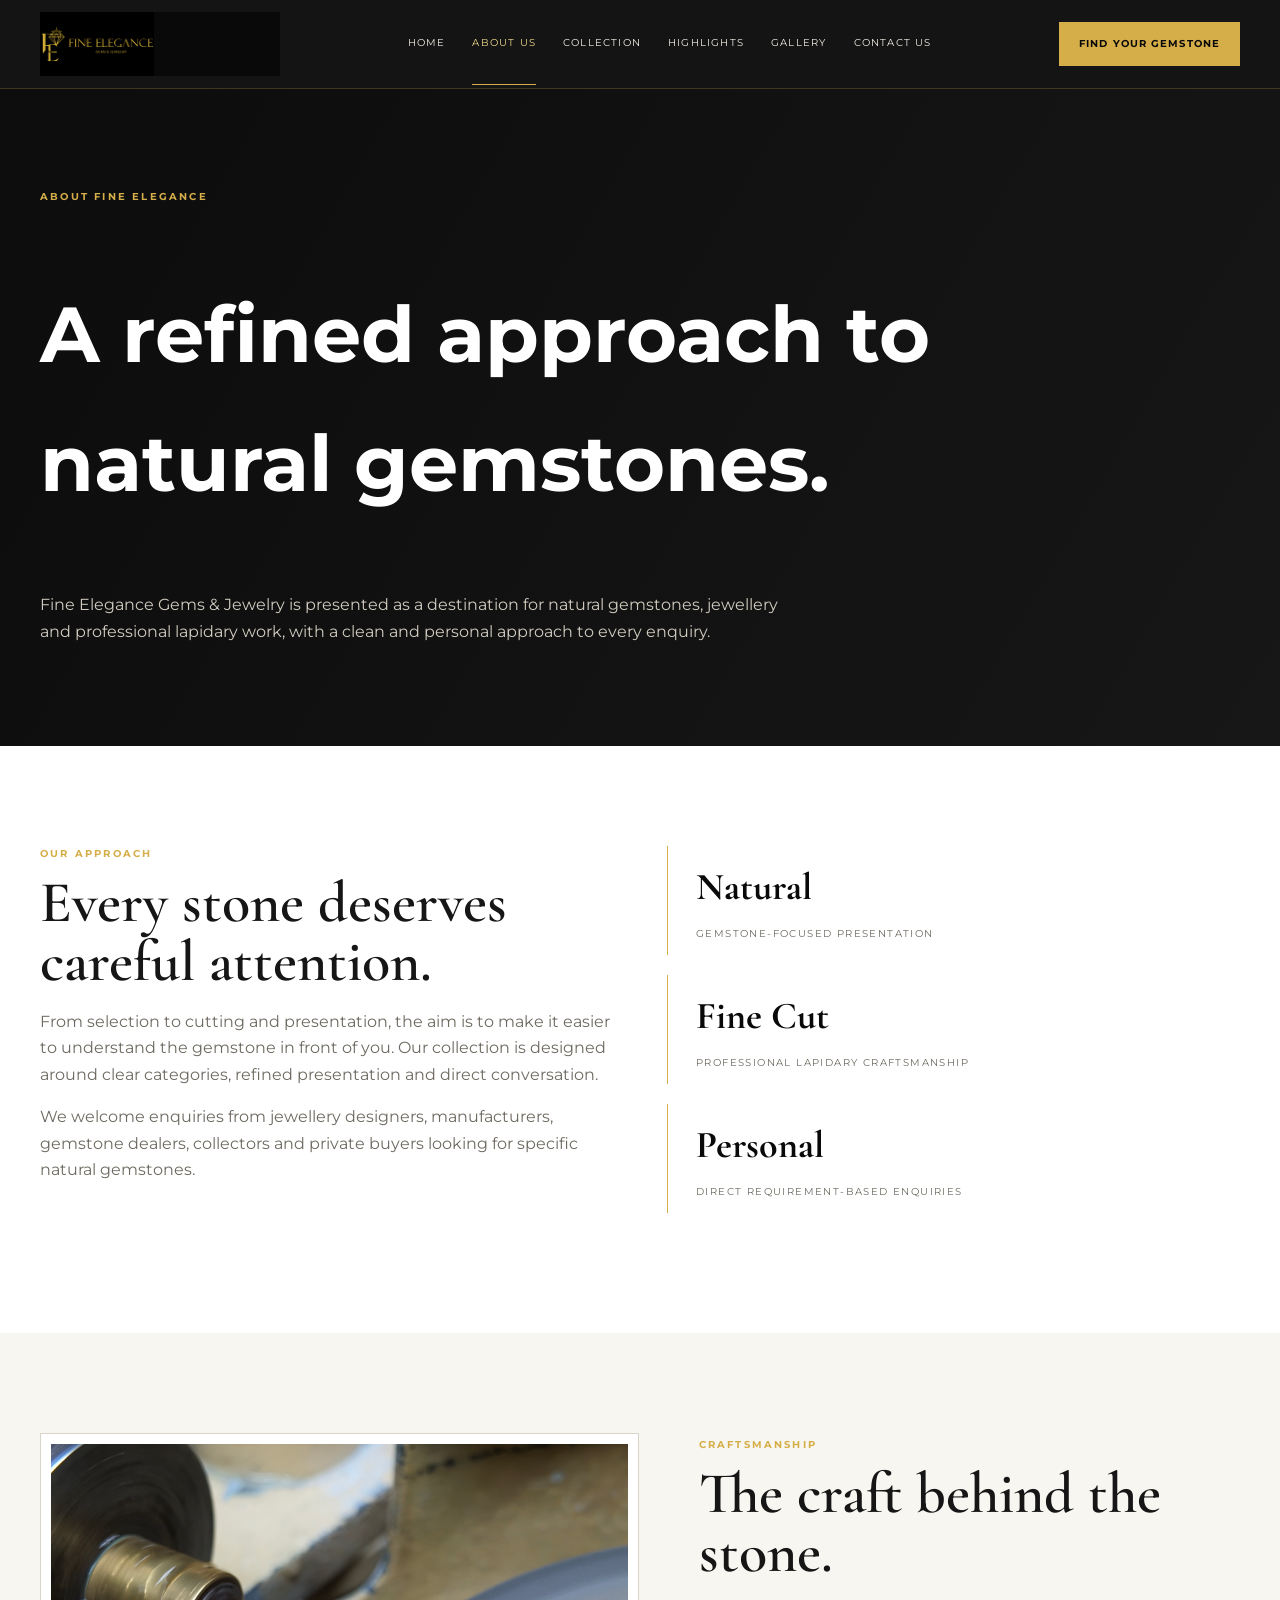
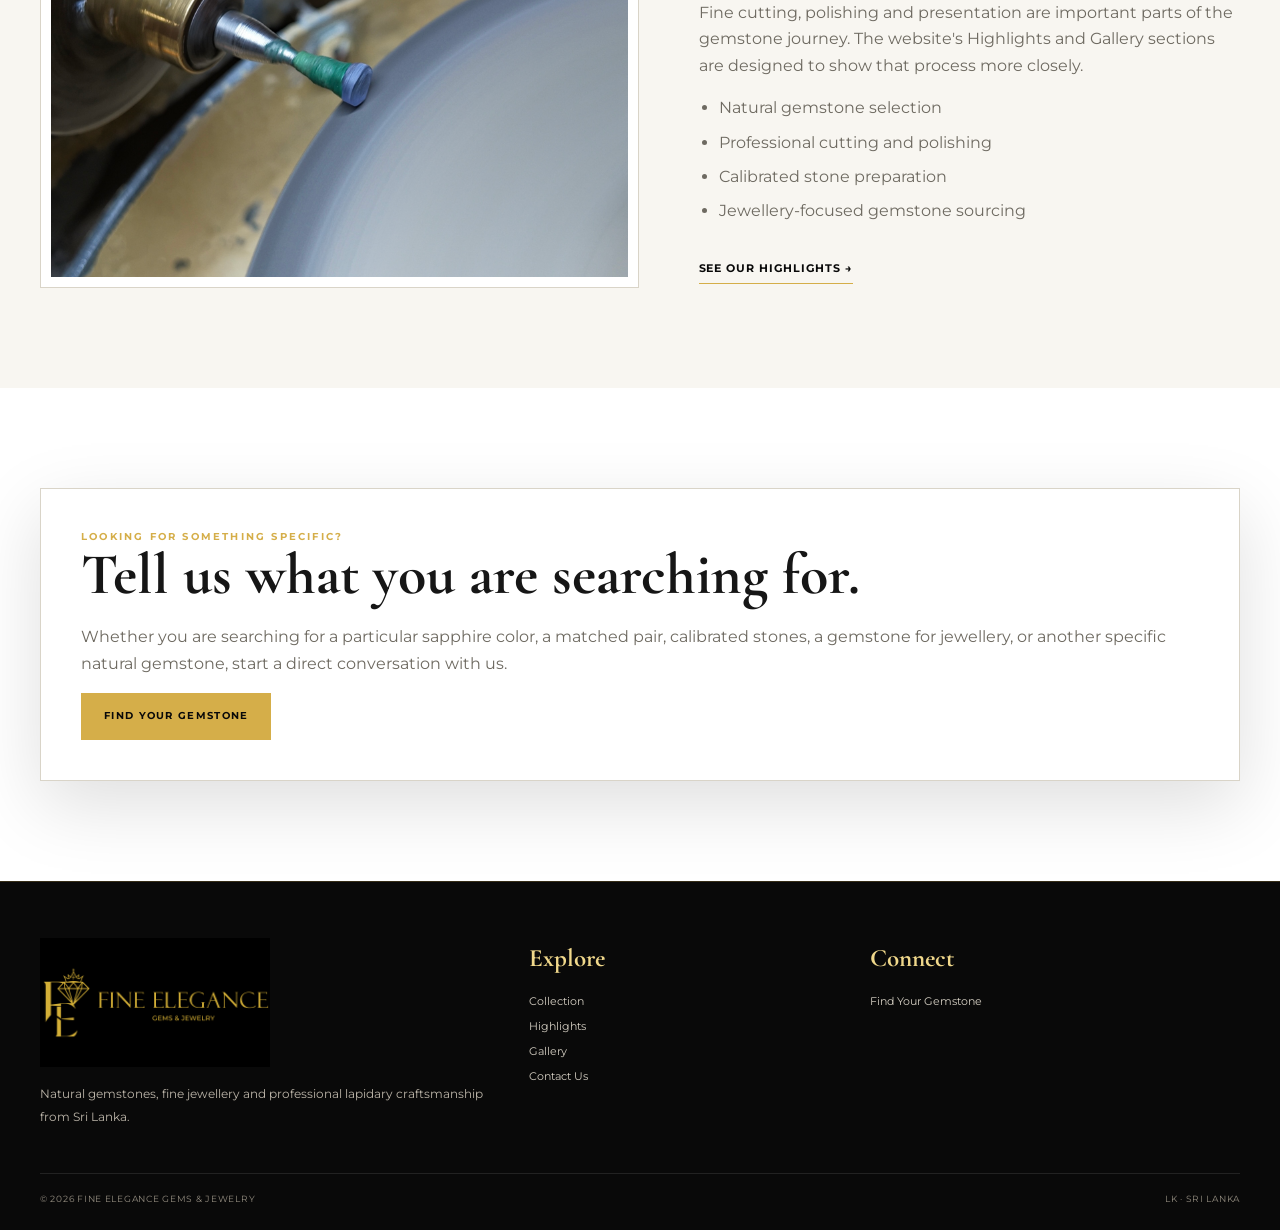
==== pages/about.html @ ee06e1e6 "Add files via upload" ====
<!doctype html><html lang="en"><head><meta charset="utf-8"><meta name="viewport" content="width=device-width,initial-scale=1"><meta name="description" content="About Fine Elegance Gems & Jewelry."><title>About Us | Fine Elegance Gems & Jewelry</title><link rel="stylesheet" href="../css/style.css"></head><body>
<header class="header"><div class="container nav" id="nav"><a class="brand" href="../index.html"><img src="../assets/logo.jpg" alt="Fine Elegance Gems & Jewelry"></a><nav class="nav-links"><a href="../index.html">Home</a><a class="active" href="about.html">About Us</a><a href="collections.html">Collection</a><a href="highlights.html">Highlights</a><a href="gallery.html">Gallery</a><a href="contact.html">Contact Us</a></nav><a class="header-cta" href="find-your-gemstone.html" target="_blank" rel="noopener">Find Your Gemstone</a><button class="menu-toggle" id="menuToggle">☰</button></div></header>
<section class="page-hero"><div class="container"><div class="kicker">About Fine Elegance</div><h1>A refined approach to natural gemstones.</h1><p>Fine Elegance Gems & Jewelry is presented as a destination for natural gemstones, jewellery and professional lapidary work, with a clean and personal approach to every enquiry.</p></div></section>
<main><section class="section"><div class="container two-col"><div class="prose"><div class="kicker">Our Approach</div><h2 class="display-title" style="font-size:58px">Every stone deserves careful attention.</h2><p>From selection to cutting and presentation, the aim is to make it easier to understand the gemstone in front of you. Our collection is designed around clear categories, refined presentation and direct conversation.</p><p>We welcome enquiries from jewellery designers, manufacturers, gemstone dealers, collectors and private buyers looking for specific natural gemstones.</p></div><div><div class="stat-box"><strong>Natural</strong><span>Gemstone-focused presentation</span></div><div class="stat-box"><strong>Fine Cut</strong><span>Professional lapidary craftsmanship</span></div><div class="stat-box"><strong>Personal</strong><span>Direct requirement-based enquiries</span></div></div></div></section><section class="section section-soft"><div class="container split"><div class="frame"><img src="../assets/home-lapidary-2.jpg" alt="Lapidary craftsmanship"></div><div class="prose"><div class="kicker">Craftsmanship</div><h2 class="display-title" style="font-size:58px">The craft behind the stone.</h2><p>Fine cutting, polishing and presentation are important parts of the gemstone journey. The website's Highlights and Gallery sections are designed to show that process more closely.</p><ul><li>Natural gemstone selection</li><li>Professional cutting and polishing</li><li>Calibrated stone preparation</li><li>Jewellery-focused gemstone sourcing</li></ul><a class="link-arrow" href="highlights.html">See our highlights →</a></div></div></section><section class="section"><div class="container"><div class="requirement-card"><div class="kicker">Looking for something specific?</div><h2>Tell us what you are searching for.</h2><p>Whether you are searching for a particular sapphire color, a matched pair, calibrated stones, a gemstone for jewellery, or another specific natural gemstone, start a direct conversation with us.</p><a class="btn btn-gold" href="find-your-gemstone.html" target="_blank" rel="noopener">Find Your Gemstone</a></div></div></section></main>
<footer class="footer"><div class="container footer-grid"><div><img class="footer-logo" src="../assets/logo.jpg" alt="Fine Elegance Gems & Jewelry"><p>Natural gemstones, fine jewellery and professional lapidary craftsmanship from Sri Lanka.</p></div><div><h4>Explore</h4><div class="footer-links"><a href="collections.html">Collection</a><a href="highlights.html">Highlights</a><a href="gallery.html">Gallery</a><a href="contact.html">Contact Us</a></div></div><div><h4>Connect</h4><div class="footer-links"><a href="find-your-gemstone.html" target="_blank" rel="noopener">Find Your Gemstone</a></div></div></div><div class="container copyright"><span>© <span id="year"></span> Fine Elegance Gems & Jewelry</span><span>LK · Sri Lanka</span></div></footer><script src="../js/app.js"></script></body></html>
---- css/style.css ----
@import url('https://fonts.googleapis.com/css2?family=Cormorant+Garamond:wght@400;500;600;700&family=Montserrat:wght@400;500;600;700&display=swap');
:root{--black:#090909;--black2:#141414;--gold:#d5ae49;--gold2:#f0d88b;--white:#fff;--ivory:#f8f6f1;--line:#d9d4c8;--ink:#161616;--muted:#6e6a61;--max:1200px;--shadow:0 24px 70px rgba(0,0,0,.13)}
*{box-sizing:border-box}html{scroll-behavior:smooth}body{margin:0;color:var(--ink);background:var(--white);font-family:Montserrat,Arial,sans-serif;line-height:1.65}img{max-width:100%;display:block}a{text-decoration:none;color:inherit}button,input,textarea{font:inherit}.container{width:min(var(--max),calc(100% - 48px));margin:auto}.eyebrow,.kicker{text-transform:uppercase;letter-spacing:.22em;font-size:10px;font-weight:700;color:var(--gold)}.gold-line{width:72px;height:1px;background:var(--gold);margin:18px 0}.section{padding:100px 0}.section-dark{background:var(--black);color:var(--white)}.section-soft{background:var(--ivory)}.section-heading{max-width:760px;margin-bottom:50px}.section-heading h1,.section-heading h2,.hero h1,.display-title{font-family:'Cormorant Garamond',serif;font-weight:600;line-height:1.02;margin:10px 0 18px}.section-heading h1{font-size:64px}.section-heading h2{font-size:54px}.section-heading p{color:var(--muted);max-width:700px}.section-dark .section-heading p{color:#d4d0c7}
.topbar{background:var(--black);color:#d8d3c8;border-bottom:1px solid rgba(213,174,73,.32);font-size:10px;letter-spacing:.11em;text-transform:uppercase}.topbar-inner{height:38px;display:flex;justify-content:space-between;align-items:center}.topbar-right{display:flex;gap:18px;align-items:center}.lk{color:var(--gold2)}
.header{position:sticky;top:0;z-index:100;background:rgba(8,8,8,.95);backdrop-filter:blur(14px);border-bottom:1px solid rgba(213,174,73,.23)}.nav{min-height:88px;display:flex;align-items:center;gap:26px}.brand{flex:0 0 auto}.brand img{width:240px;height:64px;object-fit:contain;object-position:left center;background:var(--black)}.nav-links{display:flex;align-items:center;justify-content:center;gap:27px;flex:1}.nav-links a{color:#f4efe5;text-transform:uppercase;font-size:10px;letter-spacing:.12em;padding:32px 0;border-bottom:1px solid transparent}.nav-links a:hover,.nav-links a.active{color:var(--gold2);border-bottom-color:var(--gold)}.header-cta{display:inline-flex;align-items:center;justify-content:center;padding:13px 19px;border:1px solid var(--gold);color:var(--black);background:var(--gold);text-transform:uppercase;font-size:10px;font-weight:700;letter-spacing:.11em;white-space:nowrap}.menu-toggle{display:none;background:none;border:0;color:var(--gold2);font-size:26px;cursor:pointer}
.hero{position:relative;min-height:760px;display:flex;align-items:center;overflow:hidden;background:var(--black);isolation:isolate}.hero-slides,.hero-slide,.hero-overlay{position:absolute;inset:0}.hero-slides{z-index:-3}.hero-slide{background-size:cover;background-position:center;opacity:0;transition:opacity 1.6s ease}.hero-slide.active{opacity:1}.hero-overlay{z-index:-2;background:linear-gradient(90deg,rgba(4,4,4,.88) 0%,rgba(4,4,4,.74) 40%,rgba(4,4,4,.34) 68%,rgba(4,4,4,.10) 100%)}.hero-content{max-width:720px;color:var(--white);padding:110px 0}.hero h1{font-size:88px;margin:14px 0 22px}.hero p{font-size:16px;line-height:1.9;color:#eee7db;max-width:630px}.hero-actions{display:flex;gap:12px;margin-top:34px;flex-wrap:wrap}.btn{display:inline-flex;align-items:center;justify-content:center;padding:14px 22px;border:1px solid var(--gold);font-size:10px;font-weight:700;letter-spacing:.13em;text-transform:uppercase;transition:.2s ease}.btn-gold{background:var(--gold);color:var(--black)}.btn-outline{background:transparent;color:var(--white)}.btn-outline:hover{background:var(--white);color:var(--black);border-color:var(--white)}.btn-gold:hover{background:var(--gold2);border-color:var(--gold2)}.hero-dots{position:absolute;bottom:28px;left:50%;transform:translateX(-50%);display:flex;gap:7px}.hero-dots span{width:28px;height:2px;background:rgba(255,255,255,.35)}.hero-dots span.active{width:44px;background:var(--gold)}
.split{display:grid;grid-template-columns:1.05fr .95fr;gap:60px;align-items:center}.frame{background:var(--white);border:1px solid var(--line);padding:10px}.frame img{width:100%;aspect-ratio:4/3;object-fit:cover}.copy h2{font-family:'Cormorant Garamond',serif;font-size:62px;line-height:1.02;margin:10px 0 18px}.copy p{color:var(--muted);max-width:650px}.link-arrow{display:inline-flex;margin-top:18px;font-size:11px;font-weight:700;letter-spacing:.09em;text-transform:uppercase;color:var(--black);border-bottom:1px solid var(--gold);padding-bottom:6px}
.collection-grid{display:grid;grid-template-columns:repeat(3,1fr);gap:18px}.collection-card{background:var(--white);border:1px solid var(--line);transition:.25s ease}.collection-card:hover{transform:translateY(-3px);box-shadow:var(--shadow);border-color:#c4ab71}.collection-card .cover{aspect-ratio:1/1;overflow:hidden;background:#eee}.collection-card .cover img{width:100%;height:100%;object-fit:cover;transition:.4s ease}.collection-card:hover .cover img{transform:scale(1.035)}.collection-card .info{padding:20px 20px 23px}.collection-card .info h3{font-family:'Cormorant Garamond',serif;font-size:30px;margin:5px 0 7px}.collection-card .info p{margin:0;color:var(--muted);font-size:12px}.tag{color:#876d2e;font-size:9px;text-transform:uppercase;letter-spacing:.15em;font-weight:700}
.dark-grid{display:grid;grid-template-columns:repeat(3,1fr);gap:18px}.dark-card{border:1px solid rgba(213,174,73,.26);padding:28px;background:linear-gradient(145deg,#151515,#0b0b0b)}.dark-card h3{font-family:'Cormorant Garamond',serif;font-size:34px;color:var(--gold2);margin:12px 0}.dark-card p{color:#cac4b8;font-size:12px}
.gallery-grid{display:grid;grid-template-columns:repeat(3,1fr);gap:16px}.gallery-item{position:relative;overflow:hidden;background:#111;border:1px solid rgba(213,174,73,.22);min-height:270px}.gallery-item img{width:100%;height:100%;object-fit:cover;transition:.4s}.gallery-item:hover img{transform:scale(1.04)}.gallery-item .caption{position:absolute;left:0;right:0;bottom:0;padding:35px 18px 16px;background:linear-gradient(transparent,rgba(0,0,0,.82));color:#fff}.gallery-item h3{font-family:'Cormorant Garamond',serif;font-size:27px;margin:0}.gallery-item p{margin:2px 0 0;font-size:10px;color:#ded7ca;text-transform:uppercase;letter-spacing:.11em}
.contact-grid{display:grid;grid-template-columns:.92fr 1.08fr;gap:18px}.contact-card{background:var(--black);color:#fff;padding:38px}.contact-card h2{font-family:'Cormorant Garamond',serif;font-size:52px;margin:0 0 20px}.contact-row{display:flex;gap:16px;padding:18px 0;border-bottom:1px solid rgba(255,255,255,.14)}.contact-row:last-of-type{border-bottom:0}.contact-row strong{display:block;color:var(--gold2);font-size:10px;text-transform:uppercase;letter-spacing:.15em}.contact-row span{display:block;color:#e2ddd2;font-size:13px;margin-top:4px}.contact-links{display:flex;gap:10px;flex-wrap:wrap;margin-top:24px}.map-box{min-height:100%;border:1px solid var(--line);background:#eee}.map-box iframe{width:100%;height:100%;min-height:430px;border:0}
.page-hero{background:linear-gradient(120deg,#0c0c0c,#171717);padding:100px 0 85px;color:#fff}.page-hero h1{font-size:78px}.page-hero p{max-width:760px;color:#d2ccc0}.two-col{display:grid;grid-template-columns:1fr 1fr;gap:54px;align-items:start}.prose p{color:var(--muted)}.prose ul{padding-left:20px;color:var(--muted)}.prose li{margin:8px 0}.stat-box{border-left:1px solid var(--gold);padding:10px 0 10px 28px;margin-bottom:20px}.stat-box strong{display:block;font-family:'Cormorant Garamond',serif;font-size:38px;color:var(--black)}.stat-box span{font-size:10px;text-transform:uppercase;letter-spacing:.14em;color:var(--muted)}
.find-wrap{max-width:920px}.requirement-card{background:var(--white);border:1px solid var(--line);padding:40px;box-shadow:var(--shadow)}.requirement-card h2{font-family:'Cormorant Garamond',serif;font-size:58px;line-height:1.02;margin:0 0 20px}.requirement-card p{color:var(--muted)}.requirement-list{display:grid;grid-template-columns:1fr 1fr;gap:10px 30px;margin:24px 0;padding:0;list-style:none}.requirement-list li{padding:10px 0 10px 18px;border-bottom:1px solid #e6e1d8;position:relative;font-size:13px}.requirement-list li::before{content:'◆';position:absolute;left:0;top:10px;color:var(--gold);font-size:8px}.roles{font-family:'Cormorant Garamond',serif;font-size:27px;color:var(--black);margin:18px 0}.notice{border-left:2px solid var(--gold);padding:10px 0 10px 18px;color:var(--ink);font-weight:600;margin:18px 0 28px}.requirement-card .btn-gold{color:var(--black)}
.footer{background:var(--black);color:#d8d2c6;padding:56px 0 24px;border-top:1px solid rgba(213,174,73,.22)}.footer-grid{display:grid;grid-template-columns:1.2fr .8fr 1fr;gap:45px}.footer-logo{width:230px;height:auto;margin-bottom:16px}.footer p{font-size:12px;line-height:1.9;color:#bcb5a9}.footer h4{color:var(--gold2);font-family:'Cormorant Garamond',serif;font-size:25px;margin:0 0 13px}.footer-links{display:grid;gap:7px;font-size:11px;color:#d4cec2}.footer-links a:hover{color:var(--gold2)}.copyright{margin-top:32px;padding-top:18px;border-top:1px solid rgba(255,255,255,.10);display:flex;justify-content:space-between;gap:20px;font-size:9px;letter-spacing:.08em;text-transform:uppercase;color:#948d80}
.collection-intro{display:flex;justify-content:space-between;gap:30px;align-items:flex-end}.collection-note{max-width:480px;color:var(--muted);font-size:12px}.category-hero{display:grid;grid-template-columns:1fr 1fr;min-height:470px}.category-hero .visual img{width:100%;height:100%;object-fit:cover}.category-hero .copy{padding:70px;display:flex;flex-direction:column;justify-content:center;background:var(--black);color:#fff}.category-hero .copy p{color:#d5cfc4}.badge-row{display:flex;gap:8px;flex-wrap:wrap;margin-top:12px}.badge{border:1px solid rgba(213,174,73,.35);padding:7px 10px;color:var(--gold2);font-size:9px;text-transform:uppercase;letter-spacing:.1em}
@media(max-width:1000px){.nav{gap:14px}.brand img{width:205px}.nav-links{gap:16px}.nav-links a{font-size:9px}.hero h1{font-size:72px}.split,.two-col,.contact-grid,.category-hero{grid-template-columns:1fr}.collection-grid,.gallery-grid,.dark-grid{grid-template-columns:repeat(2,1fr)}.category-hero .copy{padding:55px}}
@media(max-width:700px){.container{width:min(100% - 28px,var(--max))}.topbar{display:none}.header{position:sticky}.nav{min-height:76px}.brand img{width:185px;height:58px}.nav-links{display:none;position:absolute;left:0;right:0;top:76px;background:var(--black2);border-top:1px solid rgba(213,174,73,.18);padding:8px 14px;flex-direction:column;align-items:stretch;gap:0}.nav.mobile-open .nav-links{display:flex}.nav-links a{padding:12px 7px;border-bottom:1px solid rgba(255,255,255,.08)}.header-cta{padding:10px 12px;font-size:8px}.menu-toggle{display:block}.hero{min-height:650px}.hero-overlay{background:linear-gradient(180deg,rgba(4,4,4,.76),rgba(4,4,4,.40) 55%,rgba(4,4,4,.18))}.hero-content{padding:80px 0}.hero h1{font-size:55px}.hero p{font-size:14px}.section{padding:72px 0}.section-heading h1,.page-hero h1{font-size:52px}.section-heading h2,.copy h2{font-size:44px}.collection-grid,.gallery-grid,.dark-grid,.requirement-list{grid-template-columns:1fr}.contact-card{padding:28px}.footer-grid{grid-template-columns:1fr}.copyright{flex-direction:column}.collection-intro{display:block}.collection-note{margin-top:12px}.category-hero .copy{padding:38px 26px}.category-hero{min-height:auto}}
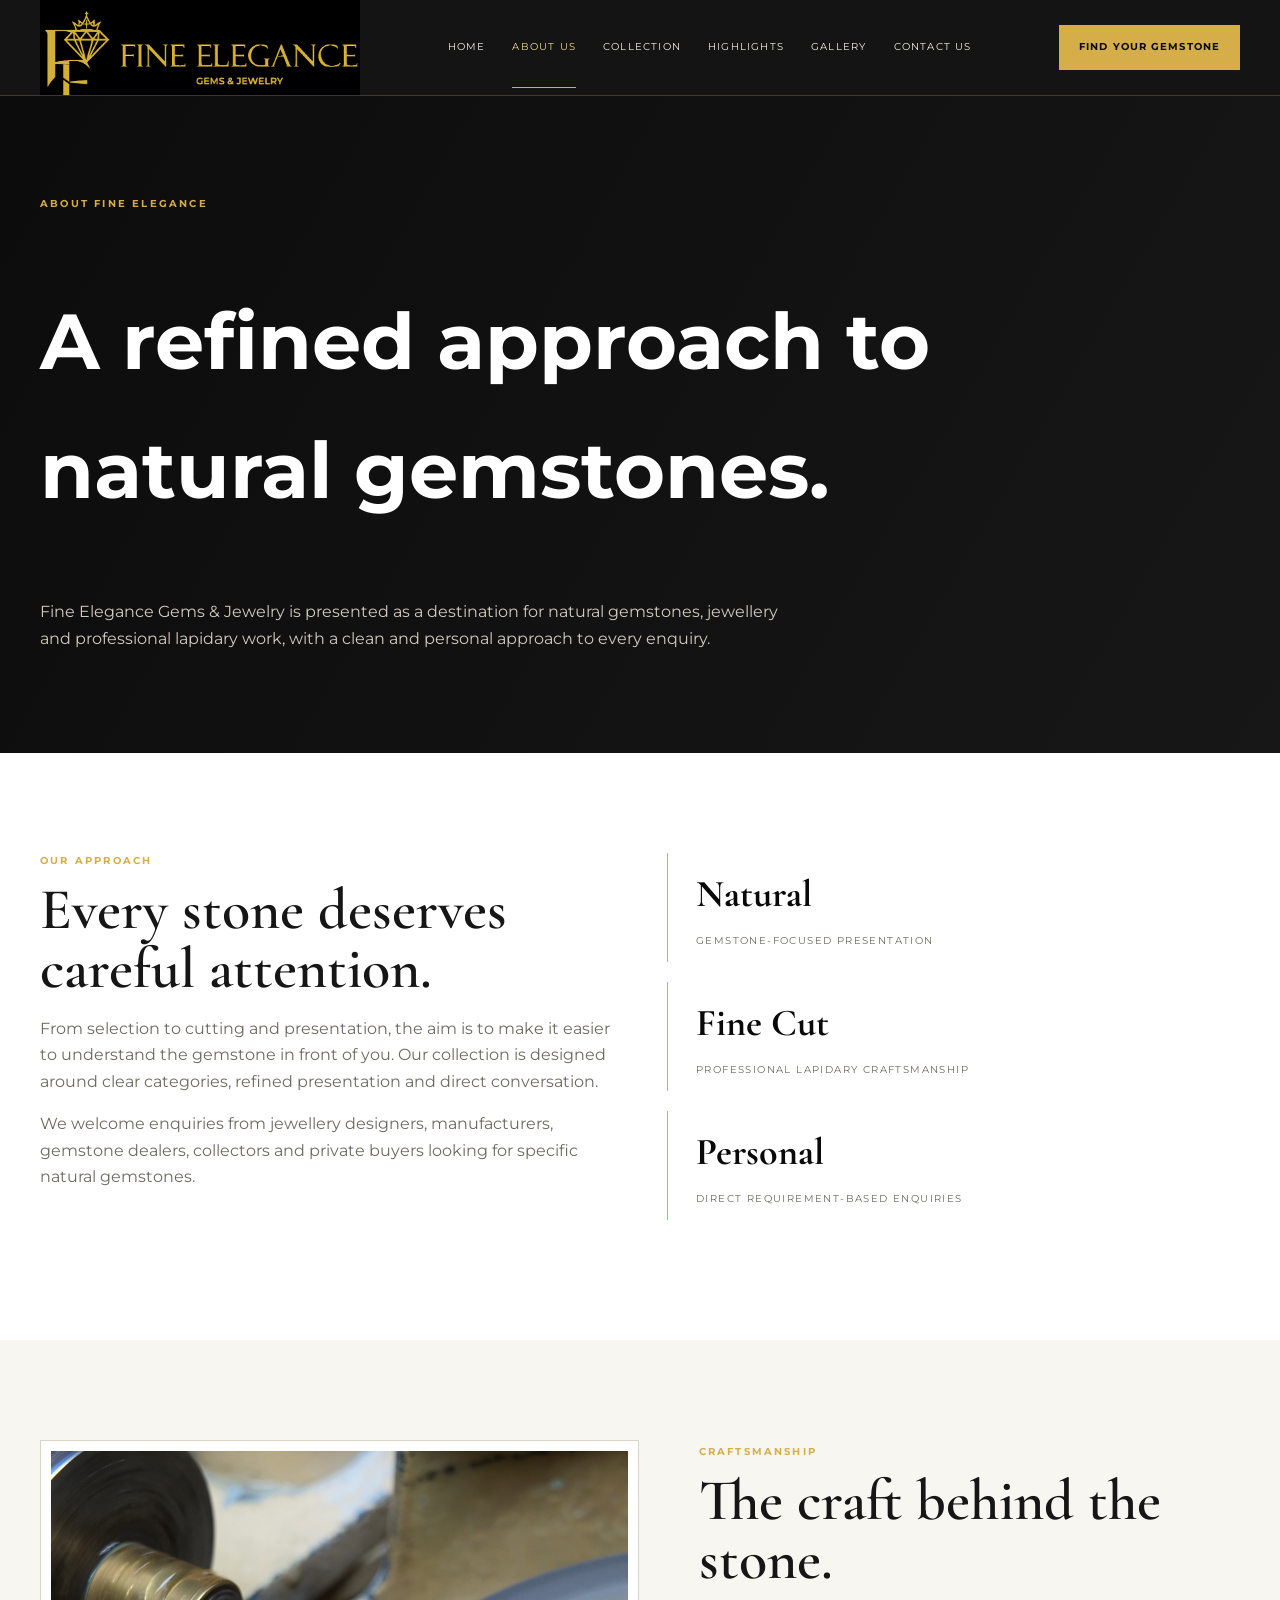
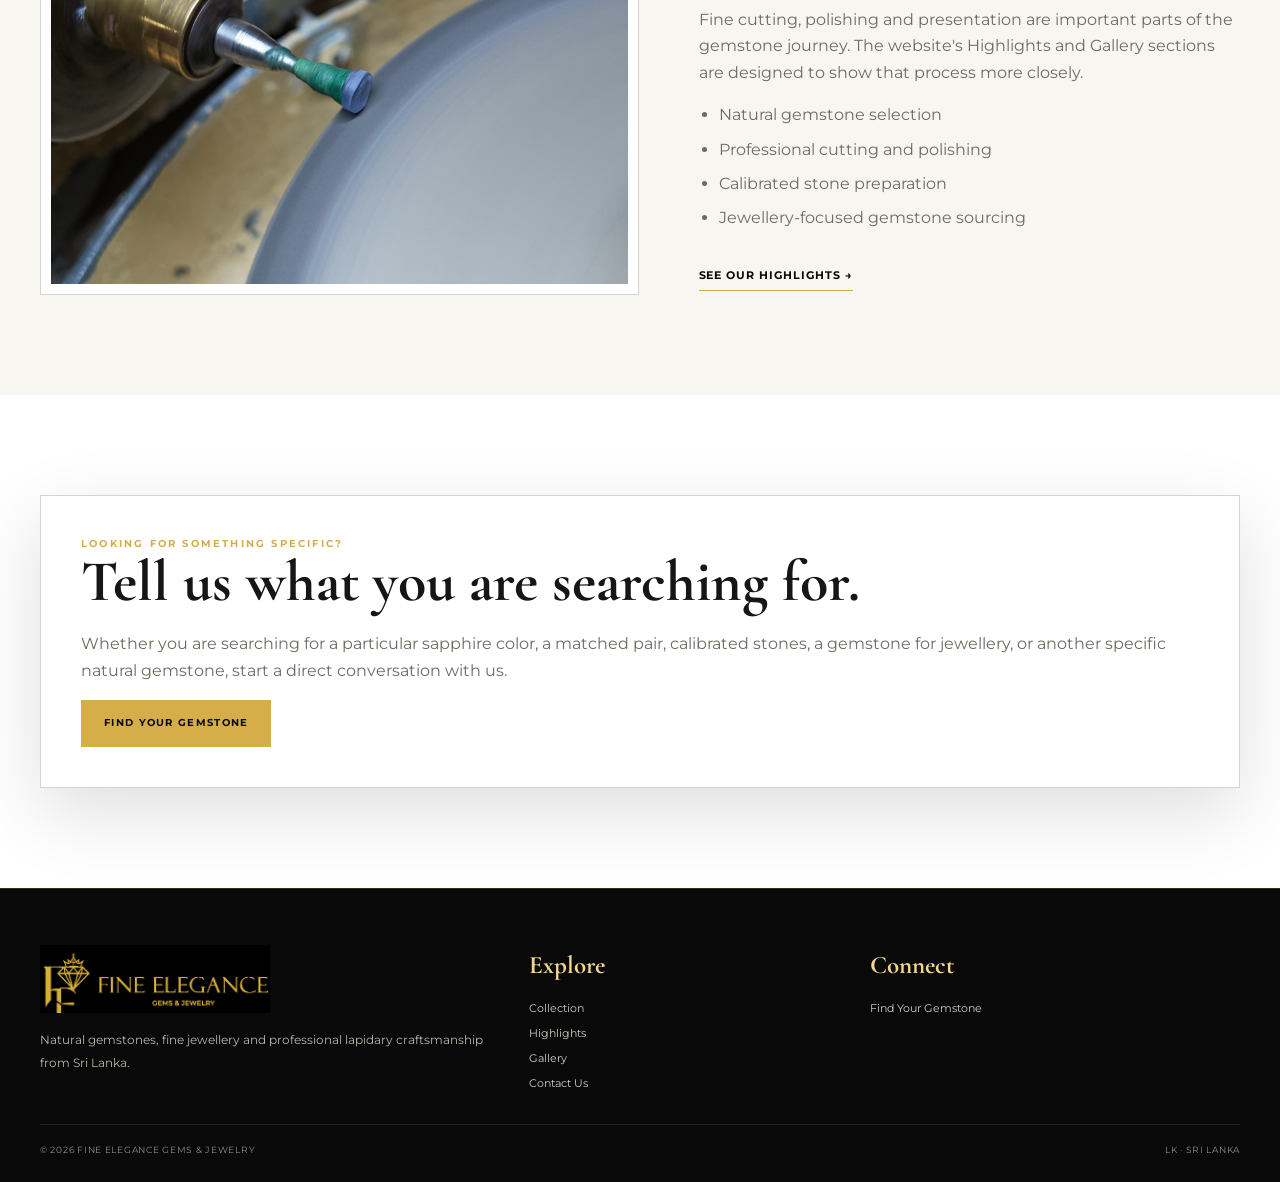
==== commit a7306ddd: "Add files via upload" ====
--- a/pages/about.html
+++ b/pages/about.html
@@ -1,5 +1,5 @@
 <!doctype html><html lang="en"><head><meta charset="utf-8"><meta name="viewport" content="width=device-width,initial-scale=1"><meta name="description" content="About Fine Elegance Gems & Jewelry."><title>About Us | Fine Elegance Gems & Jewelry</title><link rel="stylesheet" href="../css/style.css"></head><body>
-<header class="header"><div class="container nav" id="nav"><a class="brand" href="../index.html"><img src="../assets/logo.jpg" alt="Fine Elegance Gems & Jewelry"></a><nav class="nav-links"><a href="../index.html">Home</a><a class="active" href="about.html">About Us</a><a href="collections.html">Collection</a><a href="highlights.html">Highlights</a><a href="gallery.html">Gallery</a><a href="contact.html">Contact Us</a></nav><a class="header-cta" href="find-your-gemstone.html" target="_blank" rel="noopener">Find Your Gemstone</a><button class="menu-toggle" id="menuToggle">☰</button></div></header>
+<header class="header"><div class="container nav" id="nav"><a class="brand" href="../index.html"><img src="../assets/logo.png" alt="Fine Elegance Gems & Jewelry"></a><nav class="nav-links"><a href="../index.html">Home</a><a class="active" href="about.html">About Us</a><a href="collections.html">Collection</a><a href="highlights.html">Highlights</a><a href="gallery.html">Gallery</a><a href="contact.html">Contact Us</a></nav><a class="header-cta" href="find-your-gemstone.html" target="_blank" rel="noopener">Find Your Gemstone</a><button class="menu-toggle" id="menuToggle">☰</button></div></header>
 <section class="page-hero"><div class="container"><div class="kicker">About Fine Elegance</div><h1>A refined approach to natural gemstones.</h1><p>Fine Elegance Gems & Jewelry is presented as a destination for natural gemstones, jewellery and professional lapidary work, with a clean and personal approach to every enquiry.</p></div></section>
 <main><section class="section"><div class="container two-col"><div class="prose"><div class="kicker">Our Approach</div><h2 class="display-title" style="font-size:58px">Every stone deserves careful attention.</h2><p>From selection to cutting and presentation, the aim is to make it easier to understand the gemstone in front of you. Our collection is designed around clear categories, refined presentation and direct conversation.</p><p>We welcome enquiries from jewellery designers, manufacturers, gemstone dealers, collectors and private buyers looking for specific natural gemstones.</p></div><div><div class="stat-box"><strong>Natural</strong><span>Gemstone-focused presentation</span></div><div class="stat-box"><strong>Fine Cut</strong><span>Professional lapidary craftsmanship</span></div><div class="stat-box"><strong>Personal</strong><span>Direct requirement-based enquiries</span></div></div></div></section><section class="section section-soft"><div class="container split"><div class="frame"><img src="../assets/home-lapidary-2.jpg" alt="Lapidary craftsmanship"></div><div class="prose"><div class="kicker">Craftsmanship</div><h2 class="display-title" style="font-size:58px">The craft behind the stone.</h2><p>Fine cutting, polishing and presentation are important parts of the gemstone journey. The website's Highlights and Gallery sections are designed to show that process more closely.</p><ul><li>Natural gemstone selection</li><li>Professional cutting and polishing</li><li>Calibrated stone preparation</li><li>Jewellery-focused gemstone sourcing</li></ul><a class="link-arrow" href="highlights.html">See our highlights →</a></div></div></section><section class="section"><div class="container"><div class="requirement-card"><div class="kicker">Looking for something specific?</div><h2>Tell us what you are searching for.</h2><p>Whether you are searching for a particular sapphire color, a matched pair, calibrated stones, a gemstone for jewellery, or another specific natural gemstone, start a direct conversation with us.</p><a class="btn btn-gold" href="find-your-gemstone.html" target="_blank" rel="noopener">Find Your Gemstone</a></div></div></section></main>
-<footer class="footer"><div class="container footer-grid"><div><img class="footer-logo" src="../assets/logo.jpg" alt="Fine Elegance Gems & Jewelry"><p>Natural gemstones, fine jewellery and professional lapidary craftsmanship from Sri Lanka.</p></div><div><h4>Explore</h4><div class="footer-links"><a href="collections.html">Collection</a><a href="highlights.html">Highlights</a><a href="gallery.html">Gallery</a><a href="contact.html">Contact Us</a></div></div><div><h4>Connect</h4><div class="footer-links"><a href="find-your-gemstone.html" target="_blank" rel="noopener">Find Your Gemstone</a></div></div></div><div class="container copyright"><span>© <span id="year"></span> Fine Elegance Gems & Jewelry</span><span>LK · Sri Lanka</span></div></footer><script src="../js/app.js"></script></body></html>
+<footer class="footer"><div class="container footer-grid"><div><img class="footer-logo" src="../assets/logo.png" alt="Fine Elegance Gems & Jewelry"><p>Natural gemstones, fine jewellery and professional lapidary craftsmanship from Sri Lanka.</p></div><div><h4>Explore</h4><div class="footer-links"><a href="collections.html">Collection</a><a href="highlights.html">Highlights</a><a href="gallery.html">Gallery</a><a href="contact.html">Contact Us</a></div></div><div><h4>Connect</h4><div class="footer-links"><a href="find-your-gemstone.html" target="_blank" rel="noopener">Find Your Gemstone</a></div></div></div><div class="container copyright"><span>© <span id="year"></span> Fine Elegance Gems & Jewelry</span><span>LK · Sri Lanka</span></div></footer><script src="../js/app.js"></script></body></html>
--- a/css/style.css
+++ b/css/style.css
@@ -15,3 +15,34 @@
 .collection-intro{display:flex;justify-content:space-between;gap:30px;align-items:flex-end}.collection-note{max-width:480px;color:var(--muted);font-size:12px}.category-hero{display:grid;grid-template-columns:1fr 1fr;min-height:470px}.category-hero .visual img{width:100%;height:100%;object-fit:cover}.category-hero .copy{padding:70px;display:flex;flex-direction:column;justify-content:center;background:var(--black);color:#fff}.category-hero .copy p{color:#d5cfc4}.badge-row{display:flex;gap:8px;flex-wrap:wrap;margin-top:12px}.badge{border:1px solid rgba(213,174,73,.35);padding:7px 10px;color:var(--gold2);font-size:9px;text-transform:uppercase;letter-spacing:.1em}
 @media(max-width:1000px){.nav{gap:14px}.brand img{width:205px}.nav-links{gap:16px}.nav-links a{font-size:9px}.hero h1{font-size:72px}.split,.two-col,.contact-grid,.category-hero{grid-template-columns:1fr}.collection-grid,.gallery-grid,.dark-grid{grid-template-columns:repeat(2,1fr)}.category-hero .copy{padding:55px}}
 @media(max-width:700px){.container{width:min(100% - 28px,var(--max))}.topbar{display:none}.header{position:sticky}.nav{min-height:76px}.brand img{width:185px;height:58px}.nav-links{display:none;position:absolute;left:0;right:0;top:76px;background:var(--black2);border-top:1px solid rgba(213,174,73,.18);padding:8px 14px;flex-direction:column;align-items:stretch;gap:0}.nav.mobile-open .nav-links{display:flex}.nav-links a{padding:12px 7px;border-bottom:1px solid rgba(255,255,255,.08)}.header-cta{padding:10px 12px;font-size:8px}.menu-toggle{display:block}.hero{min-height:650px}.hero-overlay{background:linear-gradient(180deg,rgba(4,4,4,.76),rgba(4,4,4,.40) 55%,rgba(4,4,4,.18))}.hero-content{padding:80px 0}.hero h1{font-size:55px}.hero p{font-size:14px}.section{padding:72px 0}.section-heading h1,.page-hero h1{font-size:52px}.section-heading h2,.copy h2{font-size:44px}.collection-grid,.gallery-grid,.dark-grid,.requirement-list{grid-template-columns:1fr}.contact-card{padding:28px}.footer-grid{grid-template-columns:1fr}.copyright{flex-direction:column}.collection-intro{display:block}.collection-note{margin-top:12px}.category-hero .copy{padding:38px 26px}.category-hero{min-height:auto}}
+
+/* Fine Elegance update: larger header logo and revised home copy */
+.header .brand img{
+  width:320px;
+  height:auto;
+  object-fit:contain;
+  object-position:left center;
+  display:block;
+}
+.topbar-left{display:flex;align-items:center;gap:8px}
+.topbar-left .lk{color:var(--gold2);font-weight:700;letter-spacing:.08em}
+.topbar-right{color:var(--gold2);letter-spacing:.09em}
+.hero h1 span{display:block}
+.hero h1 span + span{margin-top:8px;font-size:.62em;color:var(--gold2)}
+.hero-description{max-width:670px}
+.hero-description p{margin:0 0 14px}
+.hero-description p:last-child{margin-bottom:0}
+.copy h2{max-width:760px}
+.copy p + p{margin-top:14px}
+@media(max-width:1000px){
+  .header .brand img{width:260px}
+  .topbar-right{font-size:10px}
+}
+@media(max-width:700px){
+  .header .brand img{width:225px;height:auto;max-width:225px}
+  .topbar{display:block}
+  .topbar-inner{font-size:9px;gap:10px}
+  .topbar-right{font-size:8px;letter-spacing:.05em;text-align:right}
+  .hero h1 span + span{font-size:.68em}
+  .hero-description p{font-size:13px;line-height:1.75}
+}
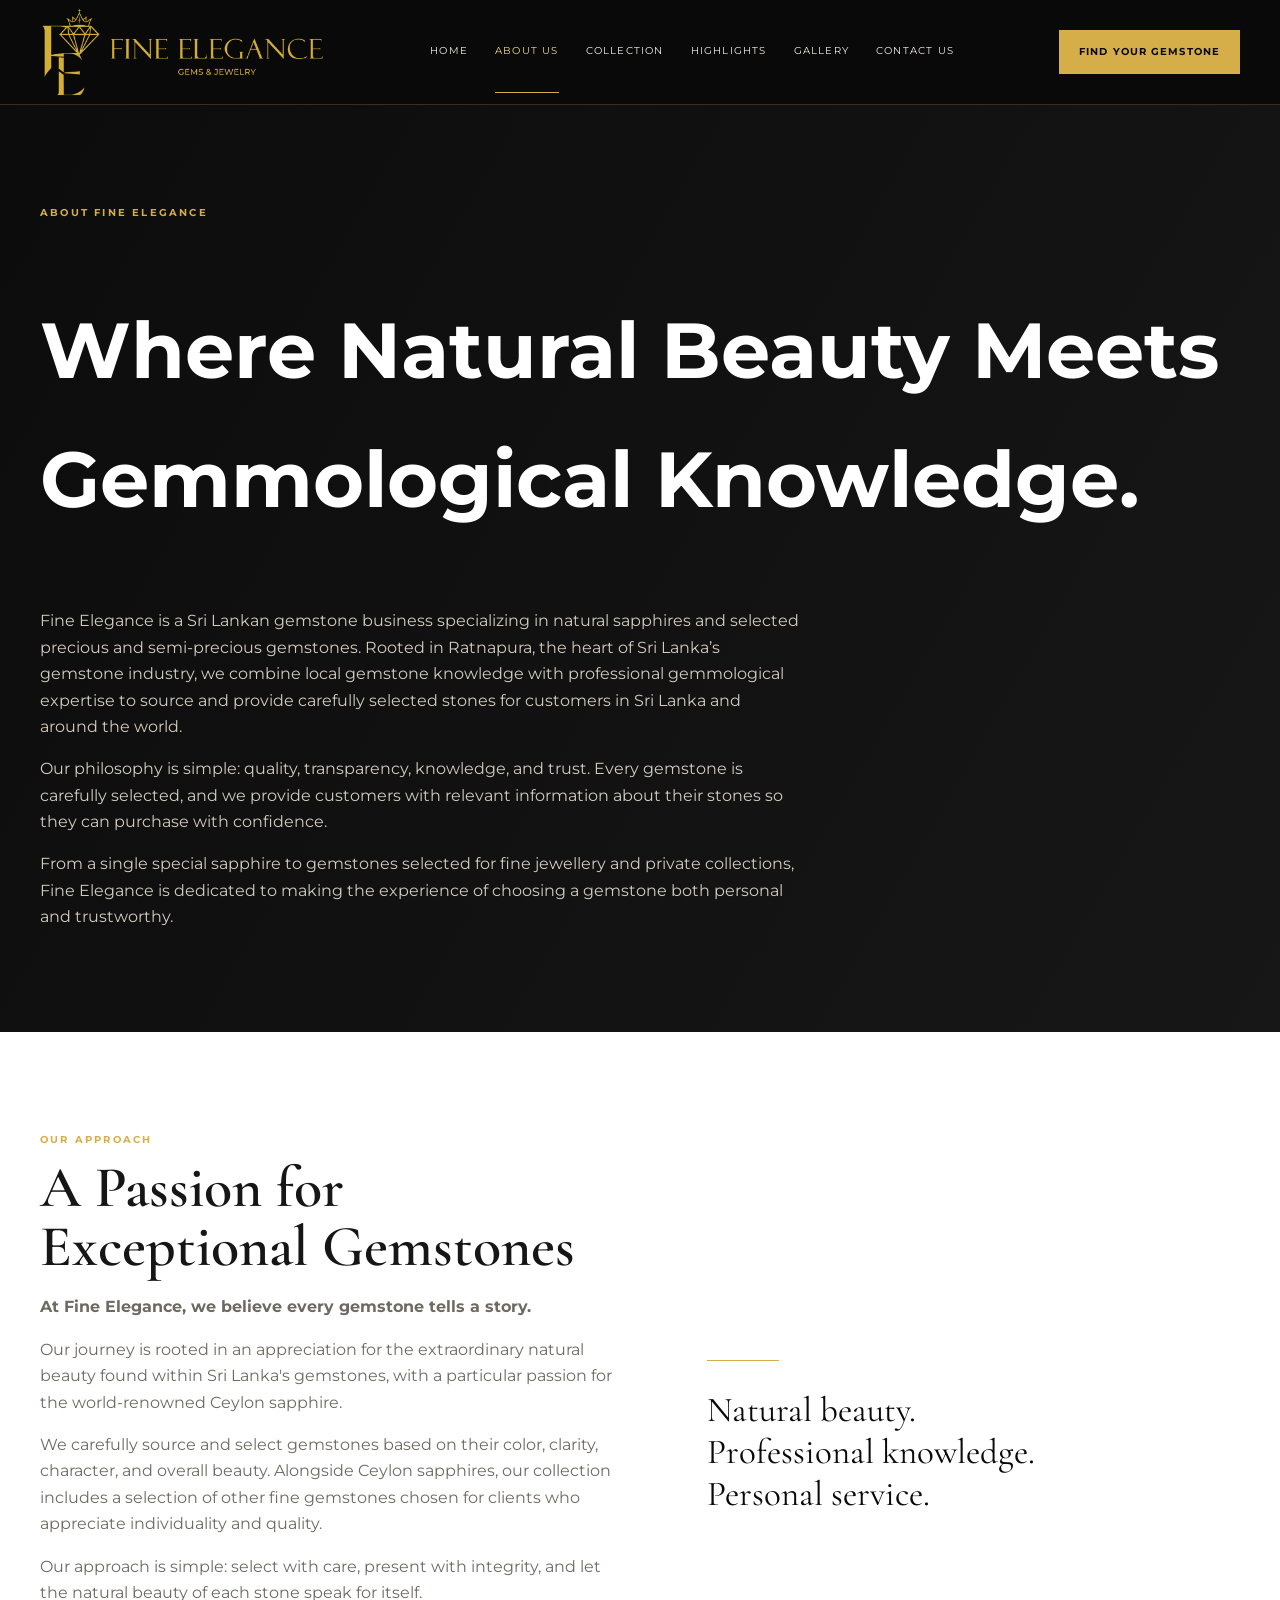
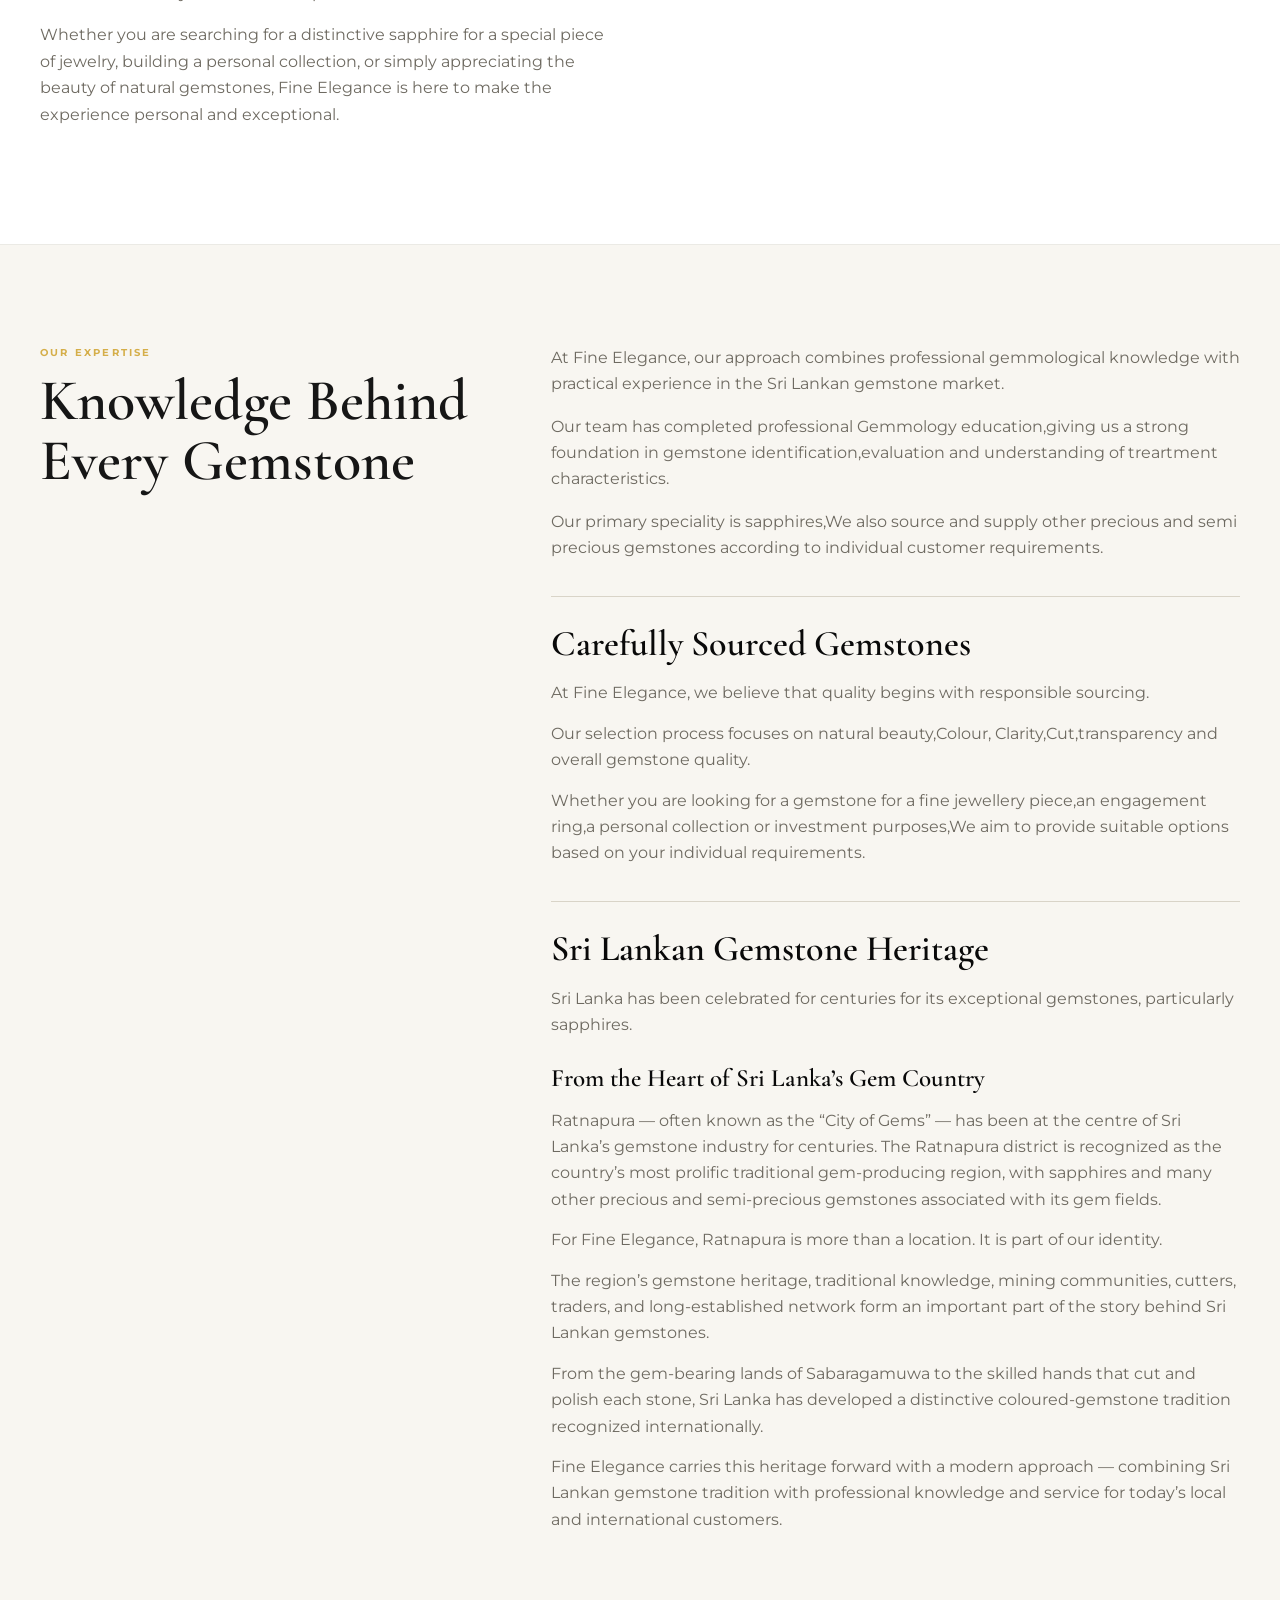
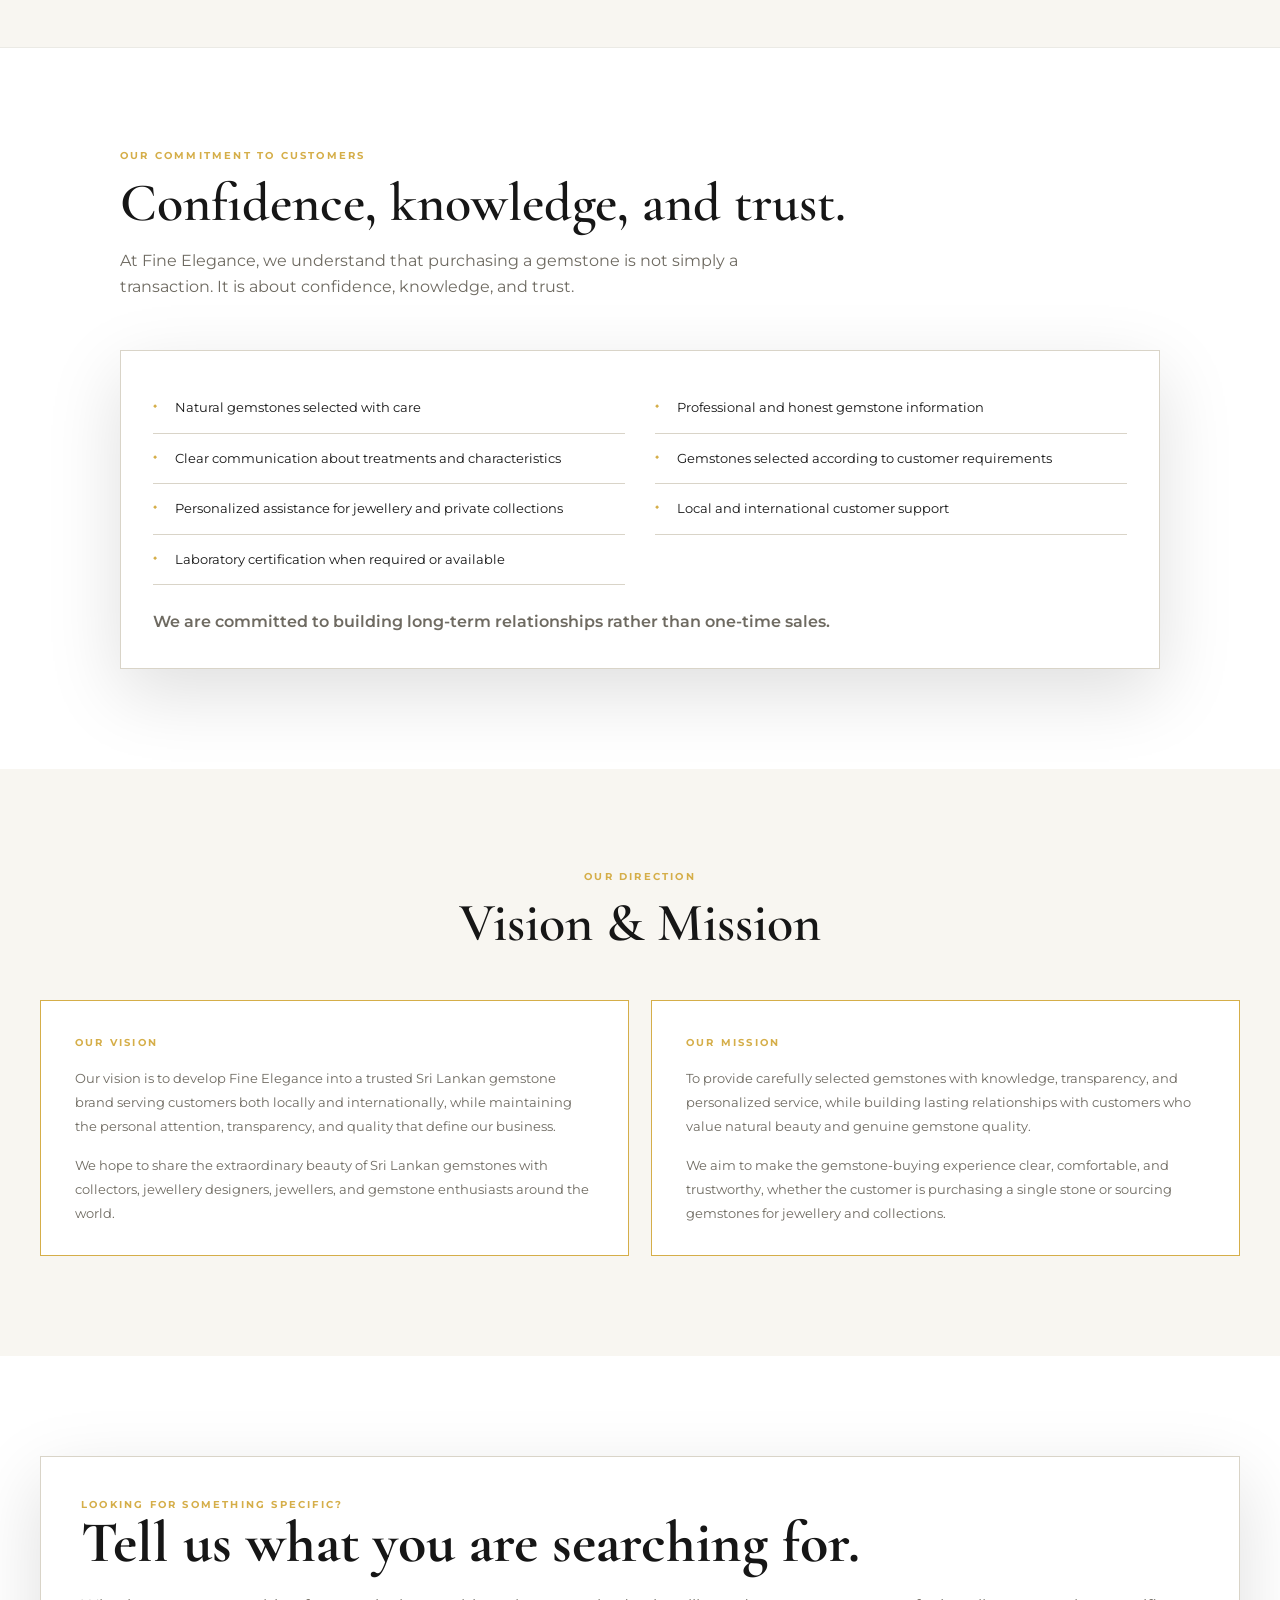
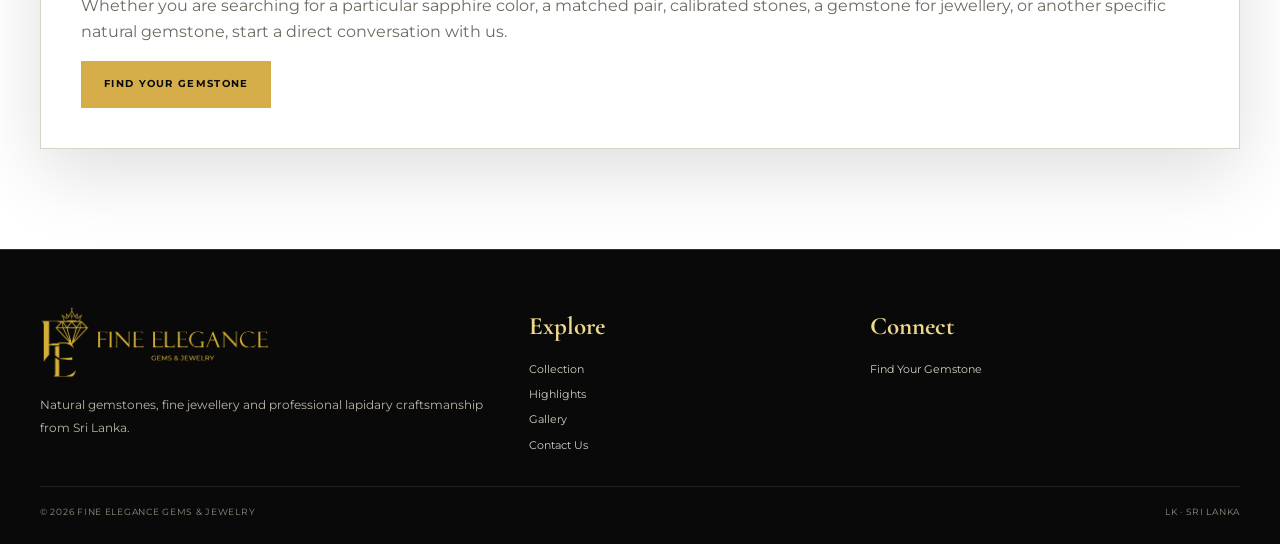
==== commit 0974a69d: "Add files via upload" ====
--- a/pages/about.html
+++ b/pages/about.html
@@ -1,5 +1,120 @@
 <!doctype html><html lang="en"><head><meta charset="utf-8"><meta name="viewport" content="width=device-width,initial-scale=1"><meta name="description" content="About Fine Elegance Gems & Jewelry."><title>About Us | Fine Elegance Gems & Jewelry</title><link rel="stylesheet" href="../css/style.css"></head><body>
 <header class="header"><div class="container nav" id="nav"><a class="brand" href="../index.html"><img src="../assets/logo.png" alt="Fine Elegance Gems & Jewelry"></a><nav class="nav-links"><a href="../index.html">Home</a><a class="active" href="about.html">About Us</a><a href="collections.html">Collection</a><a href="highlights.html">Highlights</a><a href="gallery.html">Gallery</a><a href="contact.html">Contact Us</a></nav><a class="header-cta" href="find-your-gemstone.html" target="_blank" rel="noopener">Find Your Gemstone</a><button class="menu-toggle" id="menuToggle">☰</button></div></header>
-<section class="page-hero"><div class="container"><div class="kicker">About Fine Elegance</div><h1>A refined approach to natural gemstones.</h1><p>Fine Elegance Gems & Jewelry is presented as a destination for natural gemstones, jewellery and professional lapidary work, with a clean and personal approach to every enquiry.</p></div></section>
-<main><section class="section"><div class="container two-col"><div class="prose"><div class="kicker">Our Approach</div><h2 class="display-title" style="font-size:58px">Every stone deserves careful attention.</h2><p>From selection to cutting and presentation, the aim is to make it easier to understand the gemstone in front of you. Our collection is designed around clear categories, refined presentation and direct conversation.</p><p>We welcome enquiries from jewellery designers, manufacturers, gemstone dealers, collectors and private buyers looking for specific natural gemstones.</p></div><div><div class="stat-box"><strong>Natural</strong><span>Gemstone-focused presentation</span></div><div class="stat-box"><strong>Fine Cut</strong><span>Professional lapidary craftsmanship</span></div><div class="stat-box"><strong>Personal</strong><span>Direct requirement-based enquiries</span></div></div></div></section><section class="section section-soft"><div class="container split"><div class="frame"><img src="../assets/home-lapidary-2.jpg" alt="Lapidary craftsmanship"></div><div class="prose"><div class="kicker">Craftsmanship</div><h2 class="display-title" style="font-size:58px">The craft behind the stone.</h2><p>Fine cutting, polishing and presentation are important parts of the gemstone journey. The website's Highlights and Gallery sections are designed to show that process more closely.</p><ul><li>Natural gemstone selection</li><li>Professional cutting and polishing</li><li>Calibrated stone preparation</li><li>Jewellery-focused gemstone sourcing</li></ul><a class="link-arrow" href="highlights.html">See our highlights →</a></div></div></section><section class="section"><div class="container"><div class="requirement-card"><div class="kicker">Looking for something specific?</div><h2>Tell us what you are searching for.</h2><p>Whether you are searching for a particular sapphire color, a matched pair, calibrated stones, a gemstone for jewellery, or another specific natural gemstone, start a direct conversation with us.</p><a class="btn btn-gold" href="find-your-gemstone.html" target="_blank" rel="noopener">Find Your Gemstone</a></div></div></section></main>
-<footer class="footer"><div class="container footer-grid"><div><img class="footer-logo" src="../assets/logo.png" alt="Fine Elegance Gems & Jewelry"><p>Natural gemstones, fine jewellery and professional lapidary craftsmanship from Sri Lanka.</p></div><div><h4>Explore</h4><div class="footer-links"><a href="collections.html">Collection</a><a href="highlights.html">Highlights</a><a href="gallery.html">Gallery</a><a href="contact.html">Contact Us</a></div></div><div><h4>Connect</h4><div class="footer-links"><a href="find-your-gemstone.html" target="_blank" rel="noopener">Find Your Gemstone</a></div></div></div><div class="container copyright"><span>© <span id="year"></span> Fine Elegance Gems & Jewelry</span><span>LK · Sri Lanka</span></div></footer><script src="../js/app.js"></script></body></html>
+<section class="page-hero">
+  <div class="container">
+    <div class="kicker">About Fine Elegance</div>
+    <h1>Where Natural Beauty Meets Gemmological Knowledge.</h1>
+    <p>Fine Elegance is a Sri Lankan gemstone business specializing in natural sapphires and selected precious and semi-precious gemstones. Rooted in Ratnapura, the heart of Sri Lanka’s gemstone industry, we combine local gemstone knowledge with professional gemmological expertise to source and provide carefully selected stones for customers in Sri Lanka and around the world.</p>
+    <p>Our philosophy is simple: quality, transparency, knowledge, and trust. Every gemstone is carefully selected, and we provide customers with relevant information about their stones so they can purchase with confidence.</p>
+    <p>From a single special sapphire to gemstones selected for fine jewellery and private collections, Fine Elegance is dedicated to making the experience of choosing a gemstone both personal and trustworthy.</p>
+  </div>
+</section>
+
+<main>
+  <section class="section">
+    <div class="container two-col about-approach-grid">
+      <div class="prose">
+        <div class="kicker">Our Approach</div>
+        <h2 class="display-title about-display-title">A Passion for Exceptional Gemstones</h2>
+        <p><strong>At Fine Elegance, we believe every gemstone tells a story.</strong></p>
+        <p>Our journey is rooted in an appreciation for the extraordinary natural beauty found within Sri Lanka's gemstones, with a particular passion for the world-renowned Ceylon sapphire.</p>
+        <p>We carefully source and select gemstones based on their color, clarity, character, and overall beauty. Alongside Ceylon sapphires, our collection includes a selection of other fine gemstones chosen for clients who appreciate individuality and quality.</p>
+        <p>Our approach is simple: select with care, present with integrity, and let the natural beauty of each stone speak for itself.</p>
+        <p>Whether you are searching for a distinctive sapphire for a special piece of jewelry, building a personal collection, or simply appreciating the beauty of natural gemstones, Fine Elegance is here to make the experience personal and exceptional.</p>
+      </div>
+      <div class="approach-accent">
+        <div class="accent-rule"></div>
+        <div class="accent-word">Natural beauty.<br>Professional knowledge.<br>Personal service.</div>
+      </div>
+    </div>
+  </section>
+
+  <section class="section section-soft expertise-section">
+    <div class="container expertise-grid">
+      <div class="expertise-heading">
+        <div class="kicker">Our Expertise</div>
+        <h2 class="display-title">Knowledge Behind Every Gemstone</h2>
+      </div>
+      <div class="expertise-content">
+        <p>At Fine Elegance, our approach combines professional gemmological knowledge with practical experience in the Sri Lankan gemstone market.</p>
+        <p>Our team has completed professional Gemmology education,giving us a strong foundation in gemstone identification,evaluation and understanding of treartment characteristics.</p>
+        <p>Our primary speciality is sapphires,We also source and supply other precious and semi precious gemstones according to individual customer requirements.</p>
+
+        <div class="expertise-topic">
+          <h3>Carefully Sourced Gemstones</h3>
+          <p>At Fine Elegance, we believe that quality begins with responsible sourcing.</p>
+          <p>Our selection process focuses on natural beauty,Colour, Clarity,Cut,transparency and overall gemstone quality.</p>
+          <p>Whether you are looking for a gemstone for a fine jewellery piece,an engagement ring,a personal collection or investment purposes,We aim to provide suitable options based on your individual requirements.</p>
+        </div>
+
+        <div class="expertise-topic">
+          <h3>Sri Lankan Gemstone Heritage</h3>
+          <p>Sri Lanka has been celebrated for centuries for its exceptional gemstones, particularly sapphires.</p>
+          <h4>From the Heart of Sri Lanka’s Gem Country</h4>
+          <p>Ratnapura — often known as the “City of Gems” — has been at the centre of Sri Lanka’s gemstone industry for centuries. The Ratnapura district is recognized as the country’s most prolific traditional gem-producing region, with sapphires and many other precious and semi-precious gemstones associated with its gem fields.</p>
+          <p>For Fine Elegance, Ratnapura is more than a location. It is part of our identity.</p>
+          <p>The region’s gemstone heritage, traditional knowledge, mining communities, cutters, traders, and long-established network form an important part of the story behind Sri Lankan gemstones.</p>
+          <p>From the gem-bearing lands of Sabaragamuwa to the skilled hands that cut and polish each stone, Sri Lanka has developed a distinctive coloured-gemstone tradition recognized internationally.</p>
+          <p>Fine Elegance carries this heritage forward with a modern approach — combining Sri Lankan gemstone tradition with professional knowledge and service for today’s local and international customers.</p>
+        </div>
+      </div>
+    </div>
+  </section>
+
+  <section class="section">
+    <div class="container commitment-section">
+      <div class="section-heading">
+        <div class="kicker">Our Commitment to Customers</div>
+        <h2>Confidence, knowledge, and trust.</h2>
+        <p>At Fine Elegance, we understand that purchasing a gemstone is not simply a transaction. It is about confidence, knowledge, and trust.</p>
+      </div>
+      <div class="commitment-panel">
+        <div class="commitment-list">
+          <div>Natural gemstones selected with care</div>
+          <div>Professional and honest gemstone information</div>
+          <div>Clear communication about treatments and characteristics</div>
+          <div>Gemstones selected according to customer requirements</div>
+          <div>Personalized assistance for jewellery and private collections</div>
+          <div>Local and international customer support</div>
+          <div>Laboratory certification when required or available</div>
+        </div>
+        <p class="commitment-end">We are committed to building long-term relationships rather than one-time sales.</p>
+      </div>
+    </div>
+  </section>
+
+  <section class="section section-soft vision-mission-section">
+    <div class="container">
+      <div class="section-heading centered-heading">
+        <div class="kicker">Our Direction</div>
+        <h2>Vision &amp; Mission</h2>
+      </div>
+      <div class="vision-mission-grid">
+        <article class="vision-mission-card">
+          <div class="kicker">Our Vision</div>
+          <p>Our vision is to develop Fine Elegance into a trusted Sri Lankan gemstone brand serving customers both locally and internationally, while maintaining the personal attention, transparency, and quality that define our business.</p>
+          <p>We hope to share the extraordinary beauty of Sri Lankan gemstones with collectors, jewellery designers, jewellers, and gemstone enthusiasts around the world.</p>
+        </article>
+        <article class="vision-mission-card">
+          <div class="kicker">Our Mission</div>
+          <p>To provide carefully selected gemstones with knowledge, transparency, and personalized service, while building lasting relationships with customers who value natural beauty and genuine gemstone quality.</p>
+          <p>We aim to make the gemstone-buying experience clear, comfortable, and trustworthy, whether the customer is purchasing a single stone or sourcing gemstones for jewellery and collections.</p>
+        </article>
+      </div>
+    </div>
+  </section>
+
+  <section class="section">
+    <div class="container">
+      <div class="requirement-card">
+        <div class="kicker">Looking for something specific?</div>
+        <h2>Tell us what you are searching for.</h2>
+        <p>Whether you are searching for a particular sapphire color, a matched pair, calibrated stones, a gemstone for jewellery, or another specific natural gemstone, start a direct conversation with us.</p>
+        <a class="btn btn-gold" href="find-your-gemstone.html" target="_blank" rel="noopener">Find Your Gemstone</a>
+      </div>
+    </div>
+  </section>
+</main>
+<footer class="footer"><div class="container footer-grid"><div><img class="footer-logo" src="../assets/logo.png" alt="Fine Elegance Gems & Jewelry"><p>Natural gemstones, fine jewellery and professional lapidary craftsmanship from Sri Lanka.</p></div><div><h4>Explore</h4><div class="footer-links"><a href="collections.html">Collection</a><a href="highlights.html">Highlights</a><a href="gallery.html">Gallery</a><a href="contact.html">Contact Us</a></div></div><div><h4>Connect</h4><div class="footer-links"><a href="find-your-gemstone.html" target="_blank" rel="noopener">Find Your Gemstone</a></div></div></div><div class="container copyright"><span>© <span id="year"></span> Fine Elegance Gems & Jewelry</span><span>LK · Sri Lanka</span></div></footer><script src="../js/app.js"></script>
+<script src="../js/app.js"></script></body>
+</body></html>
--- a/css/style.css
+++ b/css/style.css
@@ -2,7 +2,7 @@
 :root{--black:#090909;--black2:#141414;--gold:#d5ae49;--gold2:#f0d88b;--white:#fff;--ivory:#f8f6f1;--line:#d9d4c8;--ink:#161616;--muted:#6e6a61;--max:1200px;--shadow:0 24px 70px rgba(0,0,0,.13)}
 *{box-sizing:border-box}html{scroll-behavior:smooth}body{margin:0;color:var(--ink);background:var(--white);font-family:Montserrat,Arial,sans-serif;line-height:1.65}img{max-width:100%;display:block}a{text-decoration:none;color:inherit}button,input,textarea{font:inherit}.container{width:min(var(--max),calc(100% - 48px));margin:auto}.eyebrow,.kicker{text-transform:uppercase;letter-spacing:.22em;font-size:10px;font-weight:700;color:var(--gold)}.gold-line{width:72px;height:1px;background:var(--gold);margin:18px 0}.section{padding:100px 0}.section-dark{background:var(--black);color:var(--white)}.section-soft{background:var(--ivory)}.section-heading{max-width:760px;margin-bottom:50px}.section-heading h1,.section-heading h2,.hero h1,.display-title{font-family:'Cormorant Garamond',serif;font-weight:600;line-height:1.02;margin:10px 0 18px}.section-heading h1{font-size:64px}.section-heading h2{font-size:54px}.section-heading p{color:var(--muted);max-width:700px}.section-dark .section-heading p{color:#d4d0c7}
 .topbar{background:var(--black);color:#d8d3c8;border-bottom:1px solid rgba(213,174,73,.32);font-size:10px;letter-spacing:.11em;text-transform:uppercase}.topbar-inner{height:38px;display:flex;justify-content:space-between;align-items:center}.topbar-right{display:flex;gap:18px;align-items:center}.lk{color:var(--gold2)}
-.header{position:sticky;top:0;z-index:100;background:rgba(8,8,8,.95);backdrop-filter:blur(14px);border-bottom:1px solid rgba(213,174,73,.23)}.nav{min-height:88px;display:flex;align-items:center;gap:26px}.brand{flex:0 0 auto}.brand img{width:240px;height:64px;object-fit:contain;object-position:left center;background:var(--black)}.nav-links{display:flex;align-items:center;justify-content:center;gap:27px;flex:1}.nav-links a{color:#f4efe5;text-transform:uppercase;font-size:10px;letter-spacing:.12em;padding:32px 0;border-bottom:1px solid transparent}.nav-links a:hover,.nav-links a.active{color:var(--gold2);border-bottom-color:var(--gold)}.header-cta{display:inline-flex;align-items:center;justify-content:center;padding:13px 19px;border:1px solid var(--gold);color:var(--black);background:var(--gold);text-transform:uppercase;font-size:10px;font-weight:700;letter-spacing:.11em;white-space:nowrap}.menu-toggle{display:none;background:none;border:0;color:var(--gold2);font-size:26px;cursor:pointer}
+.header{position:sticky;top:0;z-index:100;background:var(--black);backdrop-filter:blur(14px);border-bottom:1px solid rgba(213,174,73,.23)}.nav{min-height:104px;display:flex;align-items:center;gap:26px}.brand{flex:0 0 auto;display:flex;align-items:center}.brand img{width:315px;height:auto;max-width:100%;object-fit:contain;object-position:center;background:transparent}.nav-links{display:flex;align-items:center;justify-content:center;gap:27px;flex:1}.nav-links a{color:#f4efe5;text-transform:uppercase;font-size:10px;letter-spacing:.12em;padding:32px 0;border-bottom:1px solid transparent}.nav-links a:hover,.nav-links a.active{color:var(--gold2);border-bottom-color:var(--gold)}.header-cta{display:inline-flex;align-items:center;justify-content:center;padding:13px 19px;border:1px solid var(--gold);color:var(--black);background:var(--gold);text-transform:uppercase;font-size:10px;font-weight:700;letter-spacing:.11em;white-space:nowrap}.menu-toggle{display:none;background:none;border:0;color:var(--gold2);font-size:26px;cursor:pointer}
 .hero{position:relative;min-height:760px;display:flex;align-items:center;overflow:hidden;background:var(--black);isolation:isolate}.hero-slides,.hero-slide,.hero-overlay{position:absolute;inset:0}.hero-slides{z-index:-3}.hero-slide{background-size:cover;background-position:center;opacity:0;transition:opacity 1.6s ease}.hero-slide.active{opacity:1}.hero-overlay{z-index:-2;background:linear-gradient(90deg,rgba(4,4,4,.88) 0%,rgba(4,4,4,.74) 40%,rgba(4,4,4,.34) 68%,rgba(4,4,4,.10) 100%)}.hero-content{max-width:720px;color:var(--white);padding:110px 0}.hero h1{font-size:88px;margin:14px 0 22px}.hero p{font-size:16px;line-height:1.9;color:#eee7db;max-width:630px}.hero-actions{display:flex;gap:12px;margin-top:34px;flex-wrap:wrap}.btn{display:inline-flex;align-items:center;justify-content:center;padding:14px 22px;border:1px solid var(--gold);font-size:10px;font-weight:700;letter-spacing:.13em;text-transform:uppercase;transition:.2s ease}.btn-gold{background:var(--gold);color:var(--black)}.btn-outline{background:transparent;color:var(--white)}.btn-outline:hover{background:var(--white);color:var(--black);border-color:var(--white)}.btn-gold:hover{background:var(--gold2);border-color:var(--gold2)}.hero-dots{position:absolute;bottom:28px;left:50%;transform:translateX(-50%);display:flex;gap:7px}.hero-dots span{width:28px;height:2px;background:rgba(255,255,255,.35)}.hero-dots span.active{width:44px;background:var(--gold)}
 .split{display:grid;grid-template-columns:1.05fr .95fr;gap:60px;align-items:center}.frame{background:var(--white);border:1px solid var(--line);padding:10px}.frame img{width:100%;aspect-ratio:4/3;object-fit:cover}.copy h2{font-family:'Cormorant Garamond',serif;font-size:62px;line-height:1.02;margin:10px 0 18px}.copy p{color:var(--muted);max-width:650px}.link-arrow{display:inline-flex;margin-top:18px;font-size:11px;font-weight:700;letter-spacing:.09em;text-transform:uppercase;color:var(--black);border-bottom:1px solid var(--gold);padding-bottom:6px}
 .collection-grid{display:grid;grid-template-columns:repeat(3,1fr);gap:18px}.collection-card{background:var(--white);border:1px solid var(--line);transition:.25s ease}.collection-card:hover{transform:translateY(-3px);box-shadow:var(--shadow);border-color:#c4ab71}.collection-card .cover{aspect-ratio:1/1;overflow:hidden;background:#eee}.collection-card .cover img{width:100%;height:100%;object-fit:cover;transition:.4s ease}.collection-card:hover .cover img{transform:scale(1.035)}.collection-card .info{padding:20px 20px 23px}.collection-card .info h3{font-family:'Cormorant Garamond',serif;font-size:30px;margin:5px 0 7px}.collection-card .info p{margin:0;color:var(--muted);font-size:12px}.tag{color:#876d2e;font-size:9px;text-transform:uppercase;letter-spacing:.15em;font-weight:700}
@@ -16,13 +16,15 @@
 @media(max-width:1000px){.nav{gap:14px}.brand img{width:205px}.nav-links{gap:16px}.nav-links a{font-size:9px}.hero h1{font-size:72px}.split,.two-col,.contact-grid,.category-hero{grid-template-columns:1fr}.collection-grid,.gallery-grid,.dark-grid{grid-template-columns:repeat(2,1fr)}.category-hero .copy{padding:55px}}
 @media(max-width:700px){.container{width:min(100% - 28px,var(--max))}.topbar{display:none}.header{position:sticky}.nav{min-height:76px}.brand img{width:185px;height:58px}.nav-links{display:none;position:absolute;left:0;right:0;top:76px;background:var(--black2);border-top:1px solid rgba(213,174,73,.18);padding:8px 14px;flex-direction:column;align-items:stretch;gap:0}.nav.mobile-open .nav-links{display:flex}.nav-links a{padding:12px 7px;border-bottom:1px solid rgba(255,255,255,.08)}.header-cta{padding:10px 12px;font-size:8px}.menu-toggle{display:block}.hero{min-height:650px}.hero-overlay{background:linear-gradient(180deg,rgba(4,4,4,.76),rgba(4,4,4,.40) 55%,rgba(4,4,4,.18))}.hero-content{padding:80px 0}.hero h1{font-size:55px}.hero p{font-size:14px}.section{padding:72px 0}.section-heading h1,.page-hero h1{font-size:52px}.section-heading h2,.copy h2{font-size:44px}.collection-grid,.gallery-grid,.dark-grid,.requirement-list{grid-template-columns:1fr}.contact-card{padding:28px}.footer-grid{grid-template-columns:1fr}.copyright{flex-direction:column}.collection-intro{display:block}.collection-note{margin-top:12px}.category-hero .copy{padding:38px 26px}.category-hero{min-height:auto}}
 
-/* Fine Elegance update: larger header logo and revised home copy */
+/* Fine Elegance header/logo refinement */
 .header .brand img{
-  width:320px;
+  width:315px;
   height:auto;
+  max-width:100%;
   object-fit:contain;
-  object-position:left center;
+  object-position:center;
   display:block;
+  background:transparent;
 }
 .topbar-left{display:flex;align-items:center;gap:8px}
 .topbar-left .lk{color:var(--gold2);font-weight:700;letter-spacing:.08em}
@@ -35,14 +37,239 @@
 .copy h2{max-width:760px}
 .copy p + p{margin-top:14px}
 @media(max-width:1000px){
-  .header .brand img{width:260px}
+  .nav{min-height:94px}
+  .header .brand img{width:270px}
   .topbar-right{font-size:10px}
 }
 @media(max-width:700px){
-  .header .brand img{width:225px;height:auto;max-width:225px}
+  .nav{min-height:78px}
+  .header .brand img{width:210px;height:auto;max-width:210px}
   .topbar{display:block}
   .topbar-inner{font-size:9px;gap:10px}
   .topbar-right{font-size:8px;letter-spacing:.05em;text-align:right}
   .hero h1 span + span{font-size:.68em}
   .hero-description p{font-size:13px;line-height:1.75}
 }
+
+/* FINAL LOGO VISIBILITY FIX
+   Uses the full supplied Fine Elegance logo with transparent background.
+   The black header remains visible around the logo without a separate black box.
+*/
+.header{background:var(--black) !important;}
+.header .nav{align-items:center;min-height:104px !important;}
+.header .brand{display:flex !important;align-items:center !important;flex:0 0 auto !important;min-width:0 !important;}
+.header .brand img{
+  width:285px !important;
+  max-width:285px !important;
+  height:auto !important;
+  max-height:none !important;
+  object-fit:contain !important;
+  object-position:center !important;
+  background:transparent !important;
+}
+@media(max-width:1000px){
+  .header .nav{min-height:94px !important;}
+  .header .brand img{
+    width:245px !important;
+    max-width:245px !important;
+  }
+}
+@media(max-width:700px){
+  .header .nav{min-height:78px !important;}
+  .header .brand img{
+    width:185px !important;
+    max-width:185px !important;
+  }
+}
+
+/* Our Specialty image */
+.frame .specialty-image{width:100%;aspect-ratio:4/3;object-fit:cover;object-position:center;display:block}
+
+/* Our Promise section */
+.promise-intro{display:grid;grid-template-columns:1fr 1fr;gap:60px;align-items:start}
+.promise-heading h2 span{display:block}
+.promise-body{max-width:650px;color:var(--muted);font-size:13px;line-height:1.85;padding-top:4px}
+.promise-body p{margin:0 0 14px}
+.promise-body p:last-child{margin-bottom:0}
+.promise-body strong{color:var(--black);font-weight:700}
+@media(max-width:1000px){.promise-intro{grid-template-columns:1fr;gap:28px}.promise-body{padding-top:0}}
+
+
+/* Home-only Promise cards */
+.home-promise-cards .home-promise-card{display:block;color:inherit;text-decoration:none}
+.home-promise-cards .home-promise-card .cover{aspect-ratio:1/1}
+.home-promise-cards .home-promise-card .cover img{object-position:center}
+.home-promise-cards .home-promise-card .info h3{margin-top:0}
+.home-promise-cards .home-promise-card p{line-height:1.75}
+
+/* Keep the supplied square Our Specialty image fully visible */
+.frame .specialty-image{aspect-ratio:1/1;object-fit:cover;object-position:center}
+
+/* Why Fine Elegance — 8-card responsive grid */
+.dark-grid{grid-template-columns:repeat(4,1fr)}
+@media(max-width:1100px){.dark-grid{grid-template-columns:repeat(2,1fr)}}
+@media(max-width:700px){.dark-grid{grid-template-columns:1fr}}
+
+
+/* Getting touch — full-width contact block */
+.getting-touch-grid{grid-template-columns:1fr !important;gap:0}
+.getting-touch-card{width:100%;min-width:0;padding:42px 46px}
+.getting-touch-card h2{max-width:920px;margin-bottom:30px}
+.contact-details{display:grid;grid-template-columns:repeat(4,minmax(0,1fr));gap:18px;padding-top:6px}
+.contact-detail{display:flex;align-items:flex-start;gap:12px;border-left:1px solid rgba(255,255,255,.12);padding-left:16px}
+.contact-detail:first-child{border-left:0;padding-left:0}
+.contact-icon{width:34px;height:34px;flex:0 0 34px;border-radius:50%;display:grid;place-items:center;border:1px solid rgba(213,174,73,.55);color:var(--gold2);font-size:17px}
+.contact-detail strong{display:block;color:var(--gold2);font-size:10px;text-transform:uppercase;letter-spacing:.15em}
+.contact-detail p{margin:5px 0 0;color:#e2ddd2;font-size:13px;line-height:1.8}
+.contact-detail a{color:#e2ddd2}
+.contact-detail a:hover{color:var(--gold2)}
+.worldwide-detail{align-items:center}
+.whatsapp-icon{font-size:14px}
+
+/* Footer Find us social icons */
+.find-us{margin-top:22px}
+.find-us-label{color:var(--gold2);font-size:10px;text-transform:uppercase;letter-spacing:.15em;margin-bottom:10px}
+.social-icons{display:flex;gap:10px;flex-wrap:wrap}
+.social{width:38px;height:38px;border-radius:50%;display:grid;place-items:center;color:#fff;border:1px solid rgba(255,255,255,.12);transition:transform .2s ease,opacity .2s ease,box-shadow .2s ease}
+.social:hover{transform:translateY(-2px);opacity:.96;box-shadow:0 8px 20px rgba(0,0,0,.28)}
+.social svg{width:20px;height:20px;fill:currentColor}
+.social.instagram svg rect{fill:none;stroke:currentColor;stroke-width:2}
+.social.instagram svg circle{fill:none;stroke:currentColor;stroke-width:2}
+.social.instagram svg .fill-dot{fill:currentColor;stroke:none}
+.social.facebook{background:#1877F2}
+.social.instagram{background:linear-gradient(135deg,#F58529 0%,#DD2A7B 52%,#8134AF 100%)}
+.social.tiktok{background:#111}
+.social.tiktok svg{filter:drop-shadow(1px 0 0 #25F4EE) drop-shadow(-1px 0 0 #FE2C55)}
+.social.wechat{background:#09B83E}
+@media(max-width:1000px){
+  .contact-details{grid-template-columns:repeat(2,minmax(0,1fr))}
+  .contact-detail:nth-child(3){border-left:0;padding-left:0}
+}
+@media(max-width:700px){
+  .getting-touch-card{padding:30px 24px}
+  .contact-details{grid-template-columns:1fr}
+  .contact-detail{border-left:0;padding-left:0}
+}
+
+
+/* Fine Elegance — About Us refinements */
+.about-display-title{font-size:58px!important}
+.about-approach-grid{align-items:center}
+.approach-accent{
+  min-height:320px;
+  display:flex;
+  flex-direction:column;
+  justify-content:center;
+  align-items:flex-start;
+  padding-left:40px;
+}
+.accent-rule{width:72px;height:1px;background:var(--gold);margin-bottom:28px}
+.accent-word{
+  font-family:'Cormorant Garamond',serif;
+  font-size:35px;
+  line-height:1.2;
+  color:var(--black);
+}
+.expertise-section{border-top:1px solid rgba(0,0,0,.05);border-bottom:1px solid rgba(0,0,0,.05)}
+.expertise-grid{
+  display:grid;
+  grid-template-columns:.78fr 1.22fr;
+  gap:70px;
+  align-items:start;
+}
+.expertise-heading{position:sticky;top:140px}
+.expertise-heading .display-title{font-size:58px!important}
+.expertise-content{max-width:820px}
+.expertise-content>p{color:var(--muted);margin:0 0 16px}
+.expertise-topic{
+  border-top:1px solid var(--line);
+  margin-top:34px;
+  padding-top:28px;
+}
+.expertise-topic h3{
+  font-family:'Cormorant Garamond',serif;
+  font-weight:600;
+  color:var(--black);
+  font-size:36px;
+  line-height:1.05;
+  margin:0 0 18px;
+}
+.expertise-topic h4{
+  font-family:'Cormorant Garamond',serif;
+  font-weight:600;
+  color:var(--black);
+  font-size:25px;
+  margin:20px 0 8px;
+}
+.expertise-topic p{color:var(--muted);margin:0 0 14px}
+.commitment-section{max-width:1040px}
+.commitment-panel{
+  border:1px solid var(--line);
+  padding:32px;
+  background:var(--white);
+  box-shadow:var(--shadow);
+}
+.commitment-list{
+  display:grid;
+  grid-template-columns:1fr 1fr;
+  gap:0 30px;
+}
+.commitment-list div{
+  padding:14px 0 14px 22px;
+  border-bottom:1px solid var(--line);
+  position:relative;
+  color:var(--ink);
+  font-size:13px;
+}
+.commitment-list div::before{
+  content:'◆';
+  position:absolute;
+  left:0;
+  top:17px;
+  color:var(--gold);
+  font-size:7px;
+}
+.commitment-end{
+  color:var(--muted);
+  margin:24px 0 0;
+  font-weight:600;
+}
+.centered-heading{margin-left:auto;margin-right:auto;text-align:center}
+.vision-mission-grid{
+  display:grid;
+  grid-template-columns:1fr 1fr;
+  gap:22px;
+}
+.vision-mission-card{
+  border:1px solid var(--gold);
+  background:var(--white);
+  padding:34px 34px 30px;
+}
+.vision-mission-card .kicker{margin-bottom:14px}
+.vision-mission-card p{
+  color:var(--muted);
+  font-size:13px;
+  line-height:1.85;
+  margin:0 0 15px;
+}
+.vision-mission-card p:last-child{margin-bottom:0}
+
+@media(max-width:1000px){
+  .about-display-title,.expertise-heading .display-title{font-size:48px!important}
+  .about-approach-grid,.expertise-grid{grid-template-columns:1fr}
+  .approach-accent{min-height:auto;padding:10px 0 0}
+  .expertise-heading{position:static}
+}
+@media(max-width:680px){
+  .about-display-title,.expertise-heading .display-title{font-size:38px!important}
+  .page-hero h1{font-size:54px!important}
+  .page-hero p{font-size:14px;max-width:100%}
+  .expertise-topic h3{font-size:30px}
+  .expertise-topic h4{font-size:22px}
+  .commitment-panel{padding:22px}
+  .commitment-list{grid-template-columns:1fr}
+  .vision-mission-grid{grid-template-columns:1fr}
+  .vision-mission-card{padding:25px}
+  .vision-mission-card p{font-size:12px}
+  .accent-word{font-size:30px}
+}
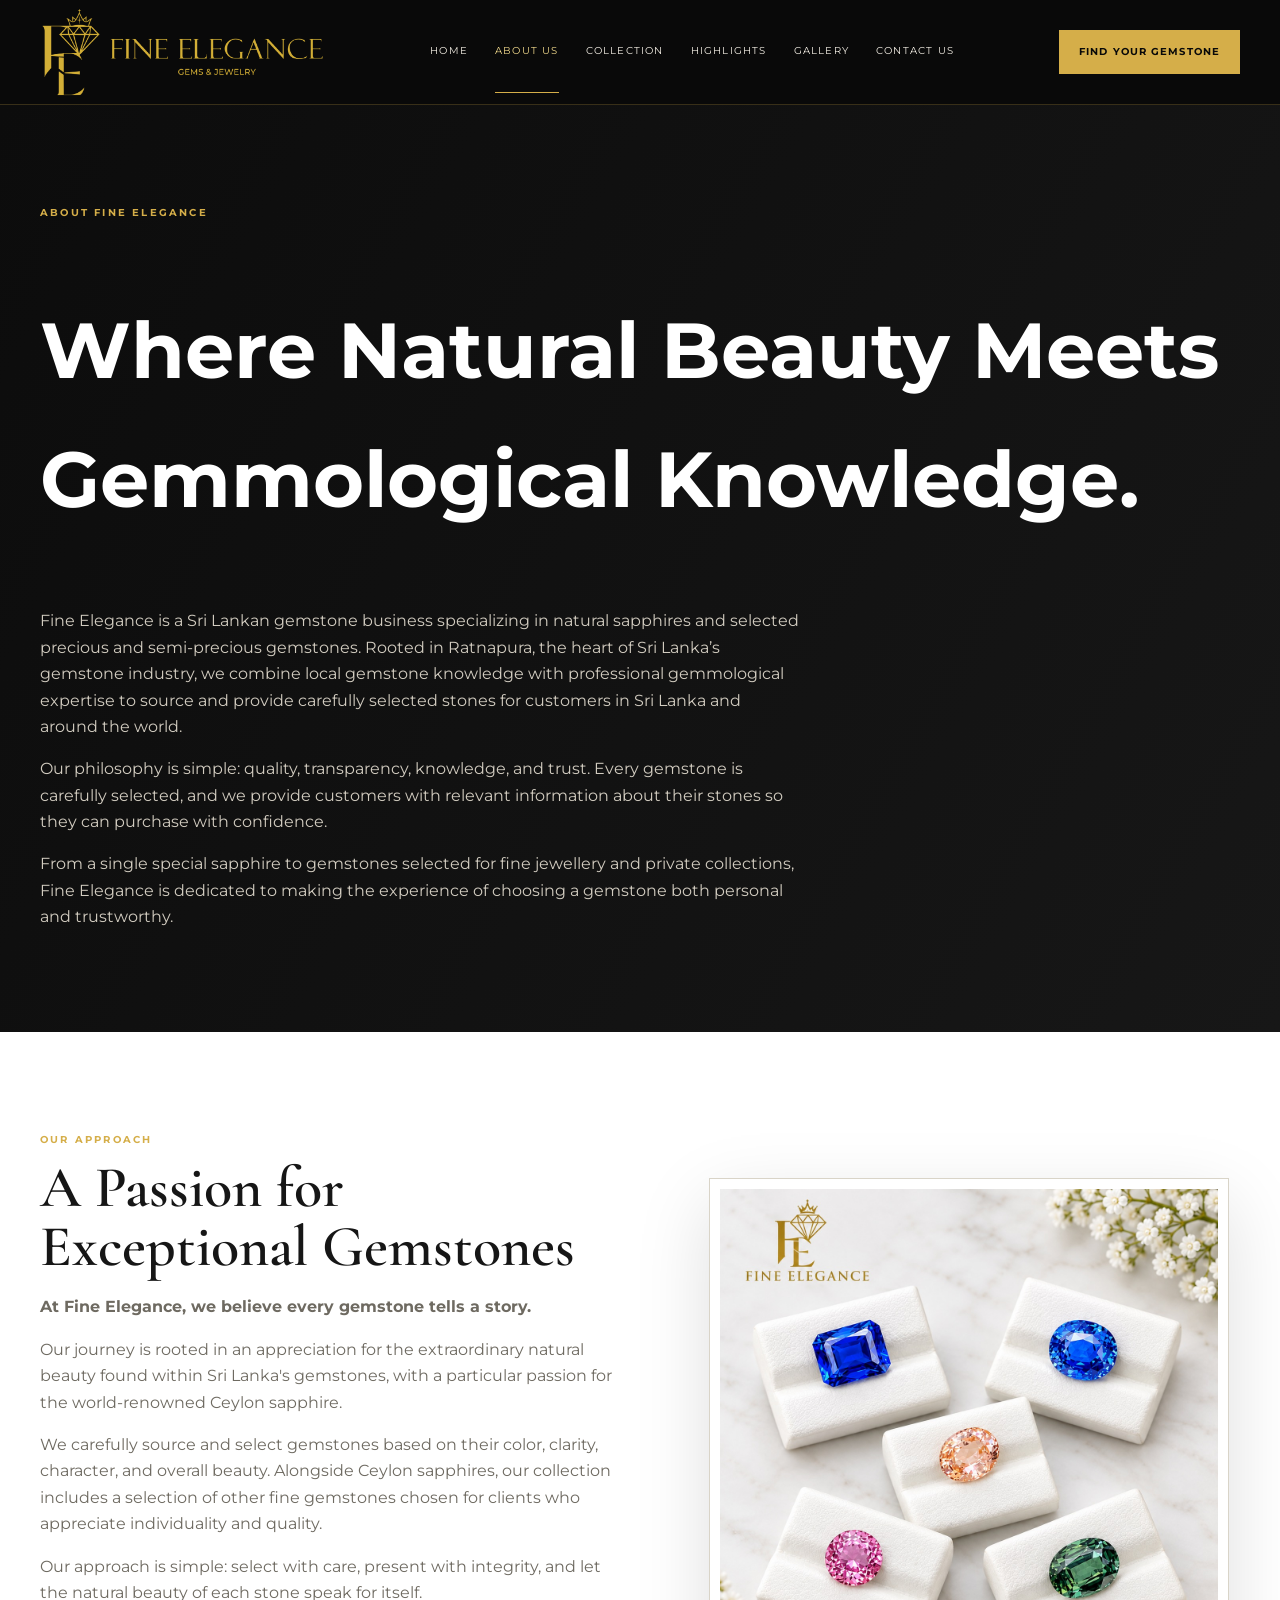
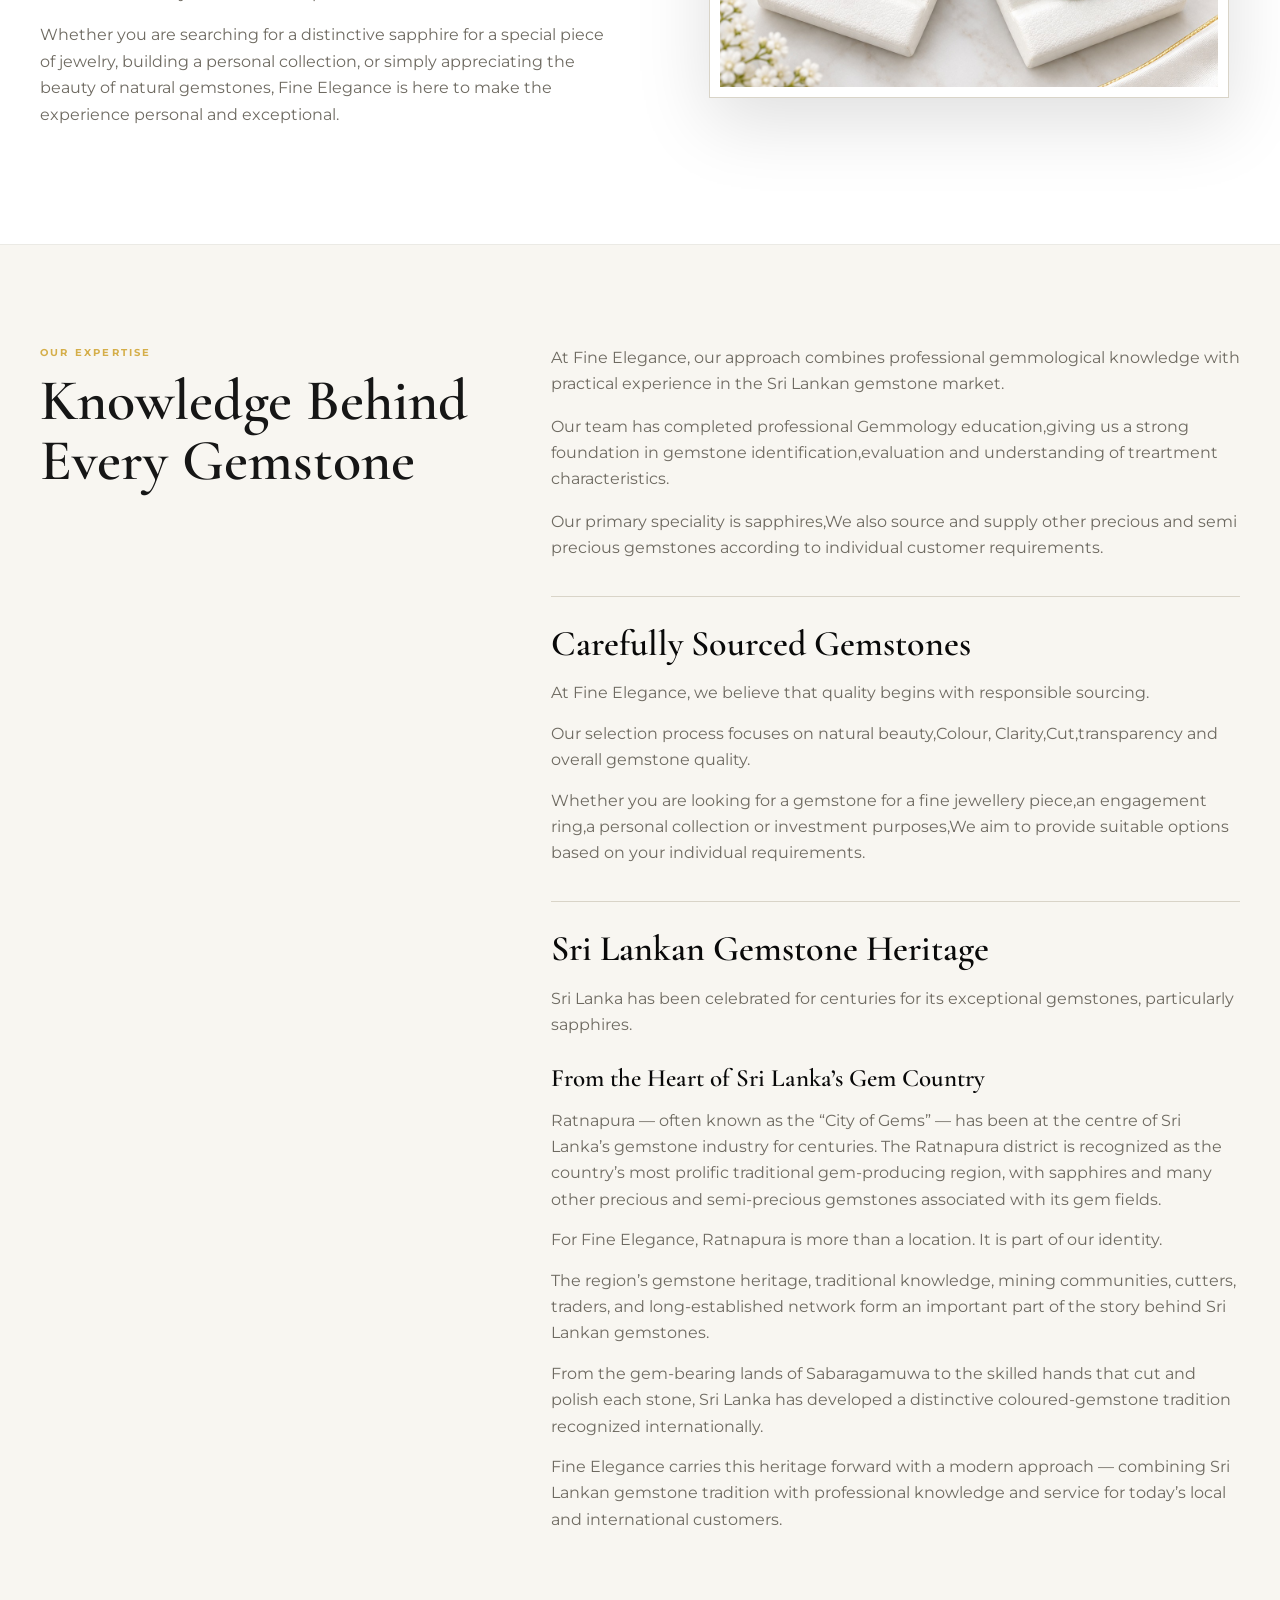
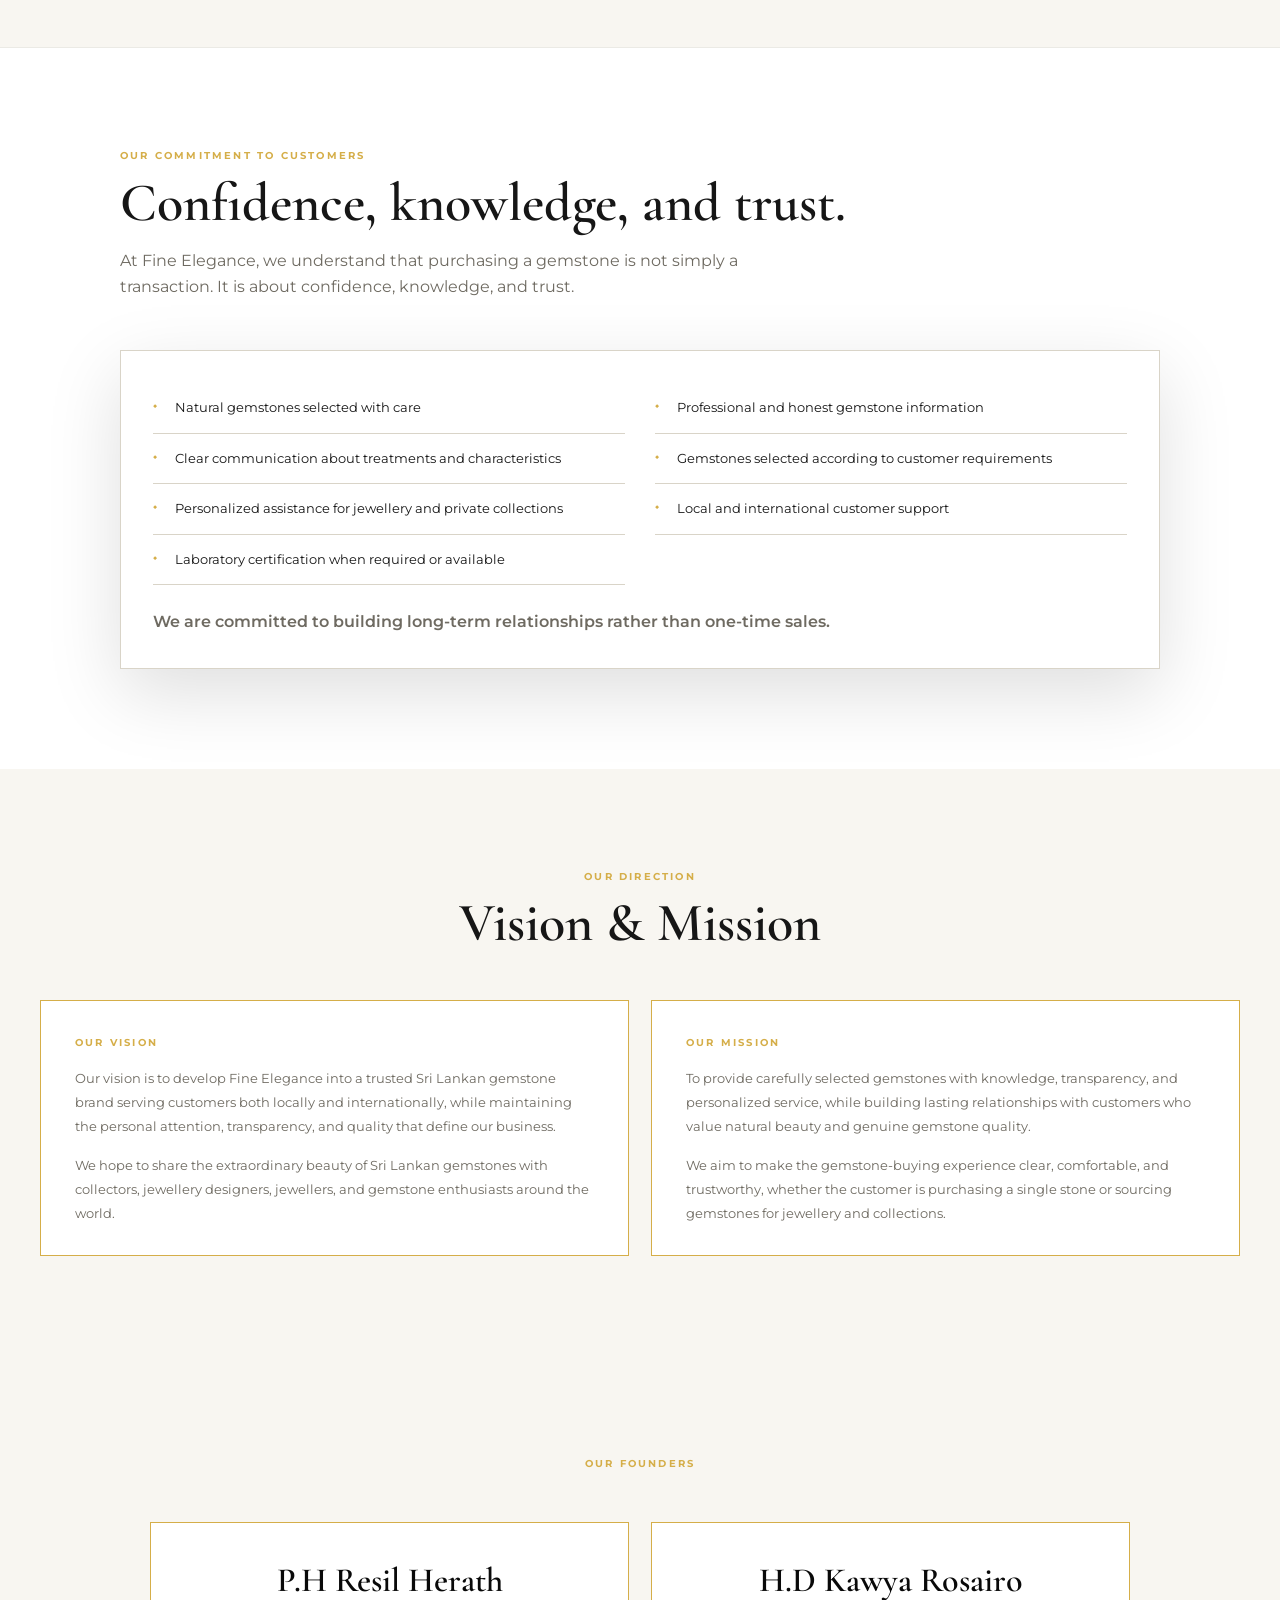
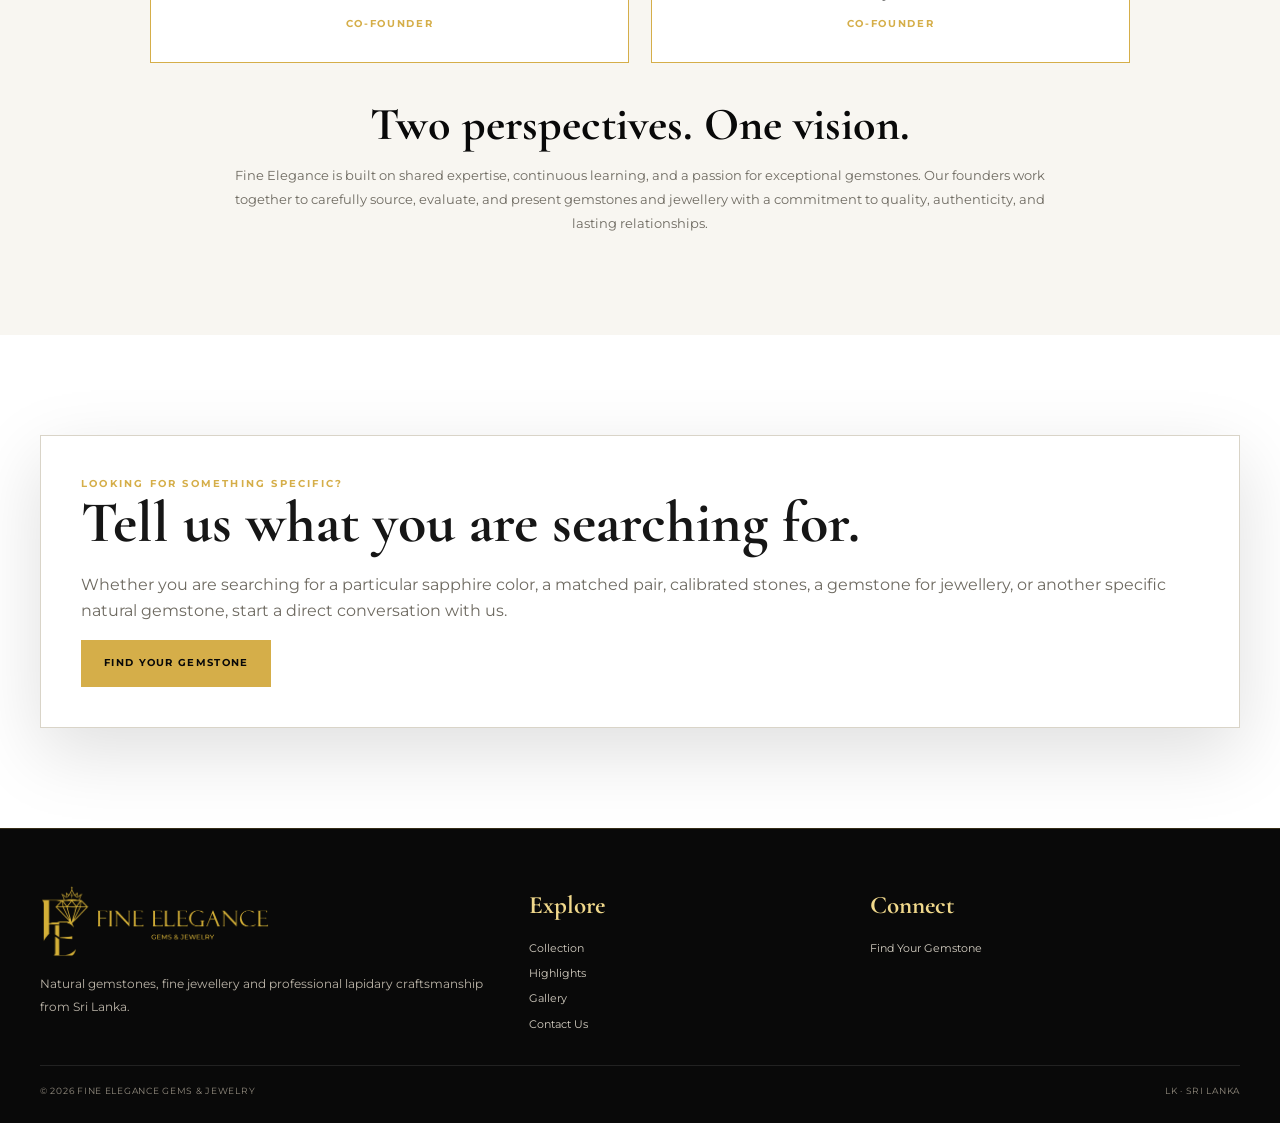
==== commit fc9cc77c: "Add files via upload" ====
--- a/pages/about.html
+++ b/pages/about.html
@@ -22,9 +22,8 @@
         <p>Our approach is simple: select with care, present with integrity, and let the natural beauty of each stone speak for itself.</p>
         <p>Whether you are searching for a distinctive sapphire for a special piece of jewelry, building a personal collection, or simply appreciating the beauty of natural gemstones, Fine Elegance is here to make the experience personal and exceptional.</p>
       </div>
-      <div class="approach-accent">
-        <div class="accent-rule"></div>
-        <div class="accent-word">Natural beauty.<br>Professional knowledge.<br>Personal service.</div>
+      <div class="approach-accent about-approach-image-wrap">
+        <img class="about-approach-image" src="../assets/about-approach.jpg" alt="Fine Elegance natural gemstones">
       </div>
     </div>
   </section>
@@ -104,6 +103,28 @@
     </div>
   </section>
 
+  <section class="section founders-section">
+    <div class="container">
+      <div class="section-heading centered-heading">
+        <div class="kicker">Our Founders</div>
+      </div>
+      <div class="founders-grid">
+        <article class="founder-card">
+          <h3>P.H Resil Herath</h3>
+          <div class="founder-role">Co-Founder</div>
+        </article>
+        <article class="founder-card">
+          <h3>H.D Kawya Rosairo</h3>
+          <div class="founder-role">Co-Founder</div>
+        </article>
+      </div>
+      <div class="founders-copy">
+        <h2>Two perspectives. One vision.</h2>
+        <p>Fine Elegance is built on shared expertise, continuous learning, and a passion for exceptional gemstones. Our founders work together to carefully source, evaluate, and present gemstones and jewellery with a commitment to quality, authenticity, and lasting relationships.</p>
+      </div>
+    </div>
+  </section>
+
   <section class="section">
     <div class="container">
       <div class="requirement-card">
--- a/css/style.css
+++ b/css/style.css
@@ -273,3 +273,19 @@
   .vision-mission-card p{font-size:12px}
   .accent-word{font-size:30px}
 }
+
+/* About Us — Approach image */
+.about-approach-image-wrap{min-height:0;padding:0 0 0 30px;align-items:center;justify-content:center;}
+.about-approach-image{width:min(100%,520px);aspect-ratio:1/1;object-fit:cover;display:block;border:1px solid var(--line);padding:10px;background:var(--white);box-shadow:var(--shadow)}
+
+/* About Us — Our Founders */
+.founders-section{background:var(--ivory)}
+.founders-grid{display:grid;grid-template-columns:1fr 1fr;gap:22px;max-width:980px;margin:0 auto;}
+.founder-card{border:1px solid var(--gold);background:var(--white);padding:30px;text-align:center;}
+.founder-card h3{font-family:'Cormorant Garamond',serif;font-size:34px;font-weight:600;margin:0 0 6px;color:var(--black);}
+.founder-role{font-size:10px;letter-spacing:.17em;text-transform:uppercase;color:var(--gold);font-weight:700}
+.founders-copy{max-width:900px;margin:38px auto 0;text-align:center}
+.founders-copy h2{font-family:'Cormorant Garamond',serif;font-size:46px;line-height:1.04;margin:0 0 14px;color:var(--black);}
+.founders-copy p{max-width:820px;margin:0 auto;color:var(--muted);font-size:13px;line-height:1.85}
+@media(max-width:1000px){.about-approach-image-wrap{padding:10px 0 0}.about-approach-image{width:min(100%,480px)}}
+@media(max-width:680px){.founders-grid{grid-template-columns:1fr}.founder-card{padding:24px}.founder-card h3{font-size:30px}.founders-copy{margin-top:28px}.founders-copy h2{font-size:36px}.founders-copy p{font-size:12px}}
